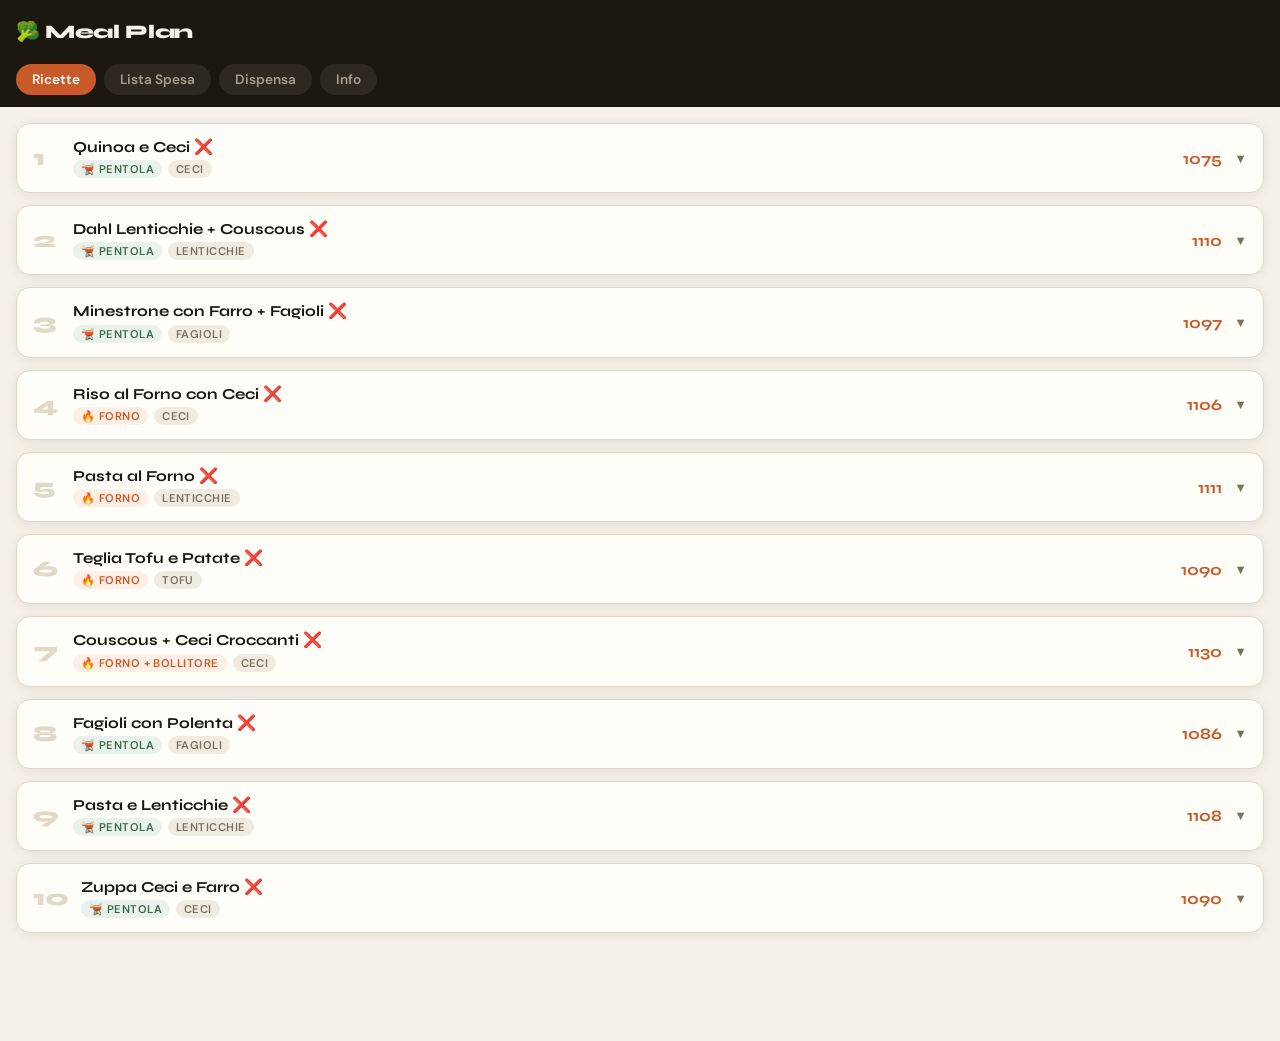
==== index.html @ 931a6ae1 "UI: Improve bulk toggle styling and update description" ====
<!DOCTYPE html>
<html lang="it">
<head>
<meta charset="UTF-8">
<meta name="viewport" content="width=device-width, initial-scale=1.0">
<title>Meal Plan</title>
<link rel="preconnect" href="https://fonts.googleapis.com">
<link href="https://fonts.googleapis.com/css2?family=Syne:wght@600;700;800&family=DM+Sans:wght@400;500;600&display=swap" rel="stylesheet">
<link rel="manifest" href="manifest.json">
<meta name="theme-color" content="#1a1610">
<meta name="apple-mobile-web-app-capable" content="yes">
<meta name="apple-mobile-web-app-status-bar-style" content="black-translucent">
<link rel="apple-touch-icon" href="icon-192.png">
<link rel="stylesheet" href="style.css">
</head>
<body>

<header>
  <h1>🥦 Meal Plan</h1>
</header>

<div class="tabs">
  <button class="tab active" onclick="showTab(event, 'ricette')">Ricette</button>
  <button class="tab" onclick="showTab(event, 'spesa')">Lista Spesa</button>
  <button class="tab" onclick="showTab(event, 'dispensa')">Dispensa</button>
  <button class="tab" onclick="showTab(event, 'info')">Info</button>
</div>

<!-- ==================== RICETTE ==================== -->
<div id="tab-ricette" class="section active">
  <div id="recipes-container"></div>

</div>

<!-- ==================== INFO & RECAP ==================== -->
<div id="tab-info" class="section">
  
  <div class="info-note">
    <strong>Meal Plan Vegan (2 porzioni)</strong><br>
    Media: ~1111 kcal | P: 47g | F: 29g | C: 172g per porzione
  </div>

  
  <div class="section-label" style="display: flex; justify-content: space-between; align-items: center;">
    <span>Modalità Bulk</span>
    <label class="switch">
      <input type="checkbox" id="bulk-toggle" onchange="toggleBulkMode(this.checked)">
      <span class="slider round"></span>
    </label>
  </div>
  <div class="info-note" id="bulk-desc" style="display:none; background:#e8f2eb; border-left:3px solid var(--accent2);">
    <strong>🔥 Bulk Attivo:</strong> +80g legumi / +180g tofu per ogni ricetta. Porzioni, lista spesa e macro aggiornati.
  </div>

  <div class="section-label">Valori Nutrizionali Medi (per porzione)</div>
  <table class="summary-table">
    <thead>
      <tr>
        <th>#</th>
        <th>kcal</th>
        <th>P</th>
        <th>F</th>
        <th>C</th>
      </tr>
    </thead>
    <tbody id="summary-tbody">
    </tbody>
  </table>

  <div class="section-label">Note Operative</div>
  <div class="info-note">
    <strong>Legenda:</strong> Quantità in grammi <strong>secchi/crudi</strong> (tranne patate e broccoli). Panna vegetale = latte di soia + olio mescolati.<br><br>
    <strong>Preparazione:</strong> Per 2 porzioni (pranzo + cena). Si conservano in frigo 3–4 giorni. Fagioli e ceci richiedono ammollo la notte prima. Polenta: usa quella istantanea.
  </div>

  <div class="section-label">Sincronizzazione (PC ↔ Telefono)</div>
  <div class="info-note" style="background:#f0f2f7;border-left:3px solid #2563a8">
    Usa questa sezione per trasferire i dati della tua dispensa tra dispositivi.
    <textarea id="sync-area" class="spesa-note-area" style="min-height:80px;font-size:0.7rem;margin-top:10px" placeholder="Codice di sincronizzazione..."></textarea>
    <div style="display:grid;grid-template-columns:1fr 1fr;gap:8px;margin-top:10px">
      <button class="recipe-btn" style="text-align:center" onclick="exportSyncData()">Copia Dati 📋</button>
      <button class="recipe-btn" style="text-align:center" onclick="importSyncData()">Importa Dati 📥</button>
    </div>
  </div>

</div>

<!-- ==================== SPESA ==================== -->
<div id="tab-spesa" class="section">

  <div id="spesa-empty" style="display:none" class="info-note">🎉 Dispensa completa, niente da comprare.</div>

  <!-- Contenitore dinamico per le categorie della spesa -->
  <div id="buy-dynamic-sections"></div>

  <!-- NOTE LIBERE -->
  <div class="shop-section-title" style="margin-top:20px">📝 Note</div>
  <textarea id="spesa-note" class="spesa-note-area" placeholder="Altre cose da comprare..." oninput="saveNotes(this.value)"></textarea>

  <!-- CONSIGLIATI -->
  <div id="suggested-section" style="display:none">
    <div class="shop-section-title" style="margin-top:20px;color:var(--warn);border-bottom-color:var(--warn)">⚠︎ Consigliati</div>
    <div class="info-note suggested-info" style="background:var(--warn-bg);color:#7a4010;margin-bottom:8px;font-size:0.78rem">Questi prodotti bastano ancora, ma finiscono dopo la prossima cottura. Conviene prenderli ora.</div>
    <table class="shop-table">
      <thead><tr><th>Prodotto</th><th style="text-align:right">Da comprare</th></tr></thead>
      <tbody id="buy-suggested"></tbody>
    </table>
  </div>

</div>

<!-- ==================== DISPENSA ==================== -->
<div id="tab-dispensa" class="section">

  <!-- DISPENSA ATTUALE -->
  <div class="dispensa-card">
    <div class="dispensa-card-header" onclick="toggleDispensaCard('dispensa-attuale')">
      <div>
        <div class="dispensa-card-title">📦 Dispensa attuale</div>
        <div class="dispensa-card-sub">Quanto hai in casa (in grammi / unità base)</div>
      </div>
      <div class="chevron" id="chev-dispensa-attuale">▼</div>
    </div>
    <div class="dispensa-body" id="body-dispensa-attuale">
      <!-- Contenitore dinamico per le categorie della dispensa -->
      <div id="disp-dynamic-sections"></div>
      
      <button class="reset-btn" onclick="resetAll()">Azzera dispensa</button>
    </div>
  </div>

  <div style="height:12px"></div>

  <!-- PRODOTTI CUSTOM -->
  <div class="dispensa-card">
    <div class="dispensa-card-header" onclick="toggleDispensaCard('custom')">
      <div>
        <div class="dispensa-card-title">➕ Prodotti extra</div>
        <div class="dispensa-card-sub">Aggiungi prodotti fuori dal meal plan</div>
      </div>
      <div class="chevron" id="chev-custom">▼</div>
    </div>
    <div class="dispensa-body" id="body-custom">
      <div class="custom-form">
        <div class="custom-field">
          <label class="custom-label">Nome prodotto</label>
          <input class="custom-input" id="cf-nome" type="text" placeholder="es. Yogurt di soia">
        </div>
        <div class="custom-field">
          <label class="custom-label">Categoria</label>
          <select class="custom-input" id="cf-category-select" onchange="handleCategorySelect(this.value)">
            <option value="🧊 Frigo / Freezer">🧊 Frigo / Freezer</option>
            <option value="🌾 Secchi">🌾 Secchi</option>
            <option value="🫙 Liquidi">🫙 Liquidi</option>
            <option value="➕ Extra">➕ Extra</option>
            <option value="NEW_CAT">➕ Nuova categoria...</option>
          </select>
          <input class="custom-input" id="cf-category-new" type="text" placeholder="es. Igiene" style="display:none; margin-top:5px">
        </div>
        <div class="custom-form-row">
          <div class="custom-field">
            <label class="custom-label">Unità</label>
            <select class="custom-input" id="cf-unit-select" onchange="handleUnitSelect(this.value)">
              <option value="g">g</option>
              <option value="kg">kg</option>
              <option value="ml">ml</option>
              <option value="L">L</option>
              <option value="pz">pz</option>
              <option value="bott">bott</option>
              <option value="confezioni">confezioni</option>
              <option value="vasetti">vasetti</option>
              <option value="buste">buste</option>
              <option value="CUSTOM">✍️ Altro...</option>
            </select>
            <input class="custom-input" id="cf-unit" type="text" placeholder="es. buste" style="display:none; margin-top:5px">
          </div>
          <div class="custom-field">
            <label class="custom-label">Dimensione confezione</label>
            <input class="custom-input" id="cf-size" type="number" min="1" placeholder="es. 500">
          </div>
        </div>
        <div class="custom-form-row">
          <div class="custom-field">
            <label class="custom-label">Scorta minima (Serve)</label>
            <input class="custom-input" id="cf-need" type="number" min="0" placeholder="es. 1000">
          </div>
          <div class="custom-field">
            <label class="custom-label">In casa (Ho)</label>
            <input class="custom-input" id="cf-have" type="number" min="0" placeholder="es. 200">
          </div>
        </div>
        <button class="confirm-btn" id="cf-confirm-btn" style="margin-top:10px" onclick="addCustomProduct()">+ Aggiungi prodotto</button>
        <button class="cancel-btn" id="cf-cancel-btn" style="margin-top:8px; display:none" onclick="cancelEditCustom()">Annulla modifica</button>
        <button class="reset-btn" id="cf-delete-btn" style="margin-top:20px; color:#d9534f; border-color:#d9534f; display:none" onclick="deleteCustomProductFromEdit()">Elimina prodotto</button>
      </div>
    </div>
  </div>

  <div style="height:12px"></div>
  <div class="dispensa-card">
    <div class="dispensa-card-header" onclick="toggleDispensaCard('spesa-fatta')">
      <div>
        <div class="dispensa-card-title">🛒 Spesa fatta</div>
        <div class="dispensa-card-sub">Aggiungi alla dispensa quello che hai comprato</div>
      </div>
      <div class="chevron" id="chev-spesa-fatta">▼</div>
    </div>
    <div class="dispensa-body" id="body-spesa-fatta">
      <div class="info-note" style="margin-bottom:12px">Valori pre-popolati dalla colonna "Compra". Modifica se hai comprato di più o di meno, poi conferma.</div>
      <div id="spesa-fatta-rows"></div>
      <button class="confirm-btn" onclick="confermaSpesa()">✓ Conferma spesa</button>
    </div>
  </div>

  <!-- HO CUCINATO -->
  <div class="dispensa-card" style="margin-top:12px">
    <div class="dispensa-card-header" onclick="toggleDispensaCard('cucinato')">
      <div>
        <div class="dispensa-card-title">🍳 Ho cucinato</div>
        <div class="dispensa-card-sub">Scala le ricette cucinate dalla dispensa</div>
      </div>
      <div class="chevron" id="chev-cucinato">▼</div>
    </div>
    <div class="dispensa-body" id="body-cucinato">

      <!-- ultima ricetta prima della spesa -->
      <div class="section-label" style="margin-top:0">Ultima ricetta cucinata prima dell'ultima spesa</div>
      <div id="ultima-spesa-display" class="ultima-display">
        <span id="ultima-spesa-text">Non impostata</span>
        <button class="ultima-change-btn" onclick="toggleUltimaEdit()">Cambia</button>
      </div>
      <div id="ultima-spesa-edit" style="display:none">
        <div class="recipe-btn-grid" id="ultima-spesa-grid"></div>
      </div>

      <!-- ricette da scalare -->
      <div class="section-label" style="margin-top:14px">Ricette cucinate da allora <span style="font-weight:400;text-transform:none;letter-spacing:0;color:var(--muted)">(seleziona tutte)</span></div>
      <div class="recipe-check-grid" id="recipe-check-grid"></div>

      <!-- preview e conferma -->
      <div id="cucinato-preview" style="display:none;margin-top:12px">
        <div class="preview-title">Ingredienti da scalare:</div>
        <div id="cucinato-preview-rows"></div>
      </div>
      <div style="display:flex; gap:8px; margin-top:14px;">
        <button class="confirm-btn" onclick="confermaCucinato()" style="margin-top:0; flex:2">✓ Scala dalla dispensa</button>
        <button class="cancel-btn" onclick="toggleModificaCucinato()" id="btn-modifica-cucinato" style="margin-top:0; flex:1">✏️ Modifica</button>
      </div>

    </div>
  </div>

</div>

<script src="script.js"></script>
</body>
</html>
---- style.css ----
:root {
    --bg: #f5f0e8;
    --card: #fffdf8;
    --border: #e0d8c8;
    --text: #1a1610;
    --muted: #7a7060;
    --accent: #c85a2a;
    --accent2: #3a6b4a;
    --forno: #c85a2a;
    --pentola: #3a6b4a;
    --pill-bg: #f0ebe0;
    --input-bg: #f8f4ec;
    --green: #2d6e3a;
    --warn: #c87820;
    --warn-bg: #fef3e6;
    --shadow: 0 2px 12px rgba(0,0,0,0.08);
  }

  @media (prefers-color-scheme: dark) {
    :root {
      --bg: #0f0d0a;
      --card: #1a1610;
      --border: #2d2820;
      --text: #f5f0e8;
      --muted: #a89e8e;
      --pill-bg: #2d2820;
      --input-bg: #14110d;
      --shadow: 0 4px 16px rgba(0,0,0,0.3);
    }
    header, .tabs { background: #000 !important; }
    .tab { background: #1a1610; color: #a89e8e; }
    .tab.active { background: var(--accent); color: #fff; }
    .variant-note { background: #1a241d; color: #a8d1b5; border-left-color: var(--accent2); }
    .warning-note { background: #241f15; color: #ead6a8; border-left-color: #d4a017; }
    .info-note { background: #1a1610; color: var(--muted); }
    /* Fix area sincronizzazione e note info */
    #tab-info .info-note[style*="background:#f0f2f7"] { background: #141a24 !important; border-left-color: #3a7bc8 !important; color: #a8c4e8 !important; }
    .summary-table th { background: #000 !important; color: var(--text); }
    .summary-table td { border-bottom-color: var(--border); }
    .summary-table tr:nth-child(even) td { background: #14110d; }
    .buy-row-suggested { background: #241f15 !important; }
    .suggested-info { background: #241f15 !important; color: #ead6a8 !important; }
    .spesa-row-input, .have-input, .custom-input, .spesa-note-area { background: #0a0907 !important; color: #fff !important; border-color: #3d362b; }
    .spesa-row-input:focus, .have-input:focus, .custom-input:focus, .spesa-note-area:focus { background: #1a1610 !important; border-color: var(--accent2) !important; color: #fff !important; }
    .spesa-step-btn, .recipe-btn { background: #1a1610; color: #f5f0e8; border-color: #3d362b; }
    .recipe-card { border-color: var(--border); }
    .recipe-header { background: var(--card); }
    .recipe-num { color: #3d362b; }
    .badge-forno { background: #3d1a0a !important; color: #ff8c5a !important; }
    .badge-pentola { background: #1a2e1f !important; color: #8bc39a !important; }
    .badge-proteina { background: #2d2820 !important; color: #a89e8e !important; }
    .prep-text { color: #d1c7b7 !important; }
    .variant-note { background: #1a241d !important; color: #a8d1b5 !important; }
    .warning-note { background: #241f15 !important; color: #ead6a8 !important; }
  }

  * { box-sizing: border-box; margin: 0; padding: 0; }

  body {
    font-family: 'DM Sans', sans-serif;
    background: var(--bg);
    color: var(--text);
    min-height: 100vh;
    padding-bottom: 80px;
  }

  /* HEADER */
  header {
    background: var(--text);
    color: #f5f0e8;
    padding: 12px 16px;
    position: sticky;
    top: 0;
    z-index: 110;
    height: 64px;
    display: flex;
    flex-direction: column;
    justify-content: center;
  }
  header h1 {
    font-family: 'Syne', sans-serif;
    font-size: 1.2rem;
    font-weight: 800;
    letter-spacing: -0.02em;
    line-height: 1.1;
  }
  header p {
    font-size: 0.7rem;
    color: #a89e8e;
    margin-top: 1px;
  }

  /* TABS */
  .tabs {
    display: flex;
    background: var(--text);
    padding: 0 16px 12px;
    gap: 8px;
    position: sticky;
    top: 64px;
    z-index: 105;
  }
  .tab {
    padding: 7px 16px;
    border-radius: 20px;
    font-size: 0.85rem;
    font-weight: 600;
    cursor: pointer;
    border: none;
    background: #2d2820;
    color: #a89e8e;
    transition: all 0.2s;
    font-family: 'DM Sans', sans-serif;
  }
  .tab.active {
    background: var(--accent);
    color: white;
  }

  /* SECTIONS */
  .section { display: none; padding: 16px; }
  .section.active { display: block; }

  /* RECIPE CARDS */
  .recipe-card {
    background: var(--card);
    border: 1px solid var(--border);
    border-radius: 14px;
    margin-bottom: 12px;
    overflow: hidden;
    box-shadow: var(--shadow);
  }

  .recipe-header {
    padding: 14px 16px;
    cursor: pointer;
    display: flex;
    align-items: center;
    gap: 12px;
    user-select: none;
  }

  .recipe-num {
    font-family: 'Syne', sans-serif;
    font-weight: 800;
    font-size: 1.4rem;
    color: var(--border);
    min-width: 28px;
    line-height: 1;
  }

  .recipe-title-block { flex: 1; }
  .recipe-title {
    font-family: 'Syne', sans-serif;
    font-weight: 700;
    font-size: 0.95rem;
    line-height: 1.2;
  }
  .recipe-meta {
    display: flex;
    align-items: center;
    gap: 6px;
    margin-top: 4px;
  }
  .badge {
    font-size: 0.7rem;
    font-weight: 600;
    padding: 2px 8px;
    border-radius: 10px;
    text-transform: uppercase;
    letter-spacing: 0.04em;
  }
  .badge-forno { background: #fdeee6; color: var(--forno); }
  .badge-pentola { background: #e8f2eb; color: var(--pentola); }
  .badge-proteina { background: var(--pill-bg); color: var(--muted); }

  .recipe-kcal {
    font-family: 'Syne', sans-serif;
    font-weight: 700;
    font-size: 1rem;
    color: var(--accent);
    white-space: nowrap;
  }

  .chevron {
    font-size: 0.8rem;
    color: var(--muted);
    transition: transform 0.2s;
  }
  .recipe-card.open .chevron { transform: rotate(180deg); }

  /* RECIPE BODY */
  .recipe-body {
    display: none;
    border-top: 1px solid var(--border);
    padding: 16px;
  }
  .recipe-card.open .recipe-body { display: block; }

  .section-label {
    font-size: 0.65rem;
    font-weight: 700;
    text-transform: uppercase;
    letter-spacing: 0.1em;
    color: var(--muted);
    margin-bottom: 8px;
    margin-top: 14px;
  }
  .section-label:first-child { margin-top: 0; }

  /* INGREDIENTS TABLE */
  .ing-table { width: 100%; border-collapse: collapse; }
  .ing-table td {
    padding: 5px 0;
    font-size: 0.875rem;
    border-bottom: 1px solid var(--border);
  }
  .ing-table tr:last-child td { border-bottom: none; }
  .ing-table td:first-child { color: var(--text); padding-right: 12px; }
  .ing-table td:last-child { font-weight: 600; text-align: right; color: var(--accent2); }

  /* PREP TEXT */
  .prep-text {
    font-size: 0.875rem;
    line-height: 1.6;
    color: #3a3228;
  }

  /* MACROS BAR */
  .macros-grid {
    display: grid;
    grid-template-columns: repeat(4, 1fr);
    gap: 8px;
    margin-top: 4px;
  }
  .macro-box {
    background: var(--pill-bg);
    border-radius: 10px;
    padding: 8px 6px;
    text-align: center;
  }
  .macro-val {
    font-family: 'Syne', sans-serif;
    font-weight: 700;
    font-size: 1rem;
    line-height: 1;
  }
  .macro-val.kcal { color: var(--accent); }
  .macro-val.prot { color: #2563a8; }
  .macro-val.fat { color: #7a5a1e; }
  .macro-val.carb { color: var(--accent2); }
  .macro-lbl {
    font-size: 0.65rem;
    color: var(--muted);
    margin-top: 3px;
    font-weight: 600;
    text-transform: uppercase;
    letter-spacing: 0.05em;
  }

  /* VARIANT NOTE */
  .variant-note {
    background: #f0f7f2;
    border-left: 3px solid var(--accent2);
    border-radius: 0 8px 8px 0;
    padding: 10px 12px;
    margin-top: 12px;
    font-size: 0.82rem;
    line-height: 1.5;
    color: #2a4a34;
  }
  .variant-note strong { font-weight: 700; }

  .warning-note {
    background: #fef8ec;
    border-left: 3px solid #d4a017;
    border-radius: 0 8px 8px 0;
    padding: 10px 12px;
    margin-top: 12px;
    font-size: 0.82rem;
    line-height: 1.5;
    color: #5a4010;
  }

  /* SUMMARY TABLE */
  .summary-table {
    width: 100%;
    border-collapse: collapse;
    font-size: 0.8rem;
    background: var(--card);
    border-radius: 12px;
    overflow: hidden;
    box-shadow: var(--shadow);
    margin-bottom: 16px;
  }
  .summary-table th {
    background: var(--text);
    color: #f5f0e8;
    padding: 10px 8px;
    text-align: center;
    font-family: 'Syne', sans-serif;
    font-weight: 700;
    font-size: 0.72rem;
    text-transform: uppercase;
    letter-spacing: 0.05em;
  }
  .summary-table th:first-child { text-align: left; padding-left: 12px; }
  .summary-table td {
    padding: 9px 8px;
    text-align: center;
    border-bottom: 1px solid var(--border);
  }
  .summary-table td:first-child { text-align: left; padding-left: 12px; font-weight: 600; font-size: 0.78rem; }
  .summary-table tr:last-child td { border-bottom: none; }
  .summary-table tr:nth-child(even) td { background: var(--pill-bg); }

  /* SHOPPING LIST */
  .shop-section-title {
    font-family: 'Syne', sans-serif;
    font-weight: 700;
    font-size: 0.8rem;
    text-transform: uppercase;
    letter-spacing: 0.08em;
    color: var(--muted);
    padding: 8px 0 6px;
    border-bottom: 2px solid var(--text);
    margin-bottom: 4px;
    margin-top: 16px;
  }
  .shop-section-title:first-child { margin-top: 0; }

  .shop-table { width: 100%; border-collapse: collapse; }
  .shop-table th {
    font-size: 0.68rem;
    font-weight: 700;
    text-transform: uppercase;
    letter-spacing: 0.06em;
    color: var(--muted);
    padding: 6px 4px;
    text-align: center;
    border-bottom: 1px solid var(--border);
  }
  .shop-table th:first-child { text-align: left; }
  .shop-table td {
    padding: 8px 4px;
    border-bottom: 1px solid var(--border);
    vertical-align: middle;
  }
  .shop-table tr:last-child td { border-bottom: none; }

  .prod-name {
    font-size: 0.875rem;
    font-weight: 600;
    line-height: 1.2;
  }
  .prod-unit {
    font-size: 0.72rem;
    color: var(--muted);
    margin-top: 1px;
  }
  .need-val {
    font-size: 0.82rem;
    font-weight: 600;
    text-align: center;
    color: var(--muted);
  }
  .have-input {
    width: 64px;
    padding: 6px 8px;
    border: 1.5px solid var(--border);
    border-radius: 8px;
    background: var(--input-bg);
    font-family: 'DM Sans', sans-serif;
    font-size: 0.875rem;
    font-weight: 600;
    text-align: center;
    color: var(--text);
    display: block;
    margin: 0 auto;
    -moz-appearance: textfield;
  }
  .have-input::-webkit-outer-spin-button,
  .have-input::-webkit-inner-spin-button { -webkit-appearance: none; }
  .have-input:focus {
    outline: none;
    border-color: var(--accent2);
    background: white;
  }
  .buy-val {
    font-family: 'Syne', sans-serif;
    font-size: 0.9rem;
    font-weight: 700;
    text-align: center;
    transition: color 0.2s;
  }
  .buy-val.zero { color: var(--border); }
  .buy-val.need { color: var(--accent); }

  .buy-unit-val {
    font-size: 0.72rem;
    color: var(--muted);
    text-align: center;
    margin-top: 1px;
  }

  /* RESET BTN */
  .reset-btn {
    display: block;
    width: 100%;
    margin-top: 20px;
    padding: 12px;
    background: var(--pill-bg);
    border: 1.5px solid var(--border);
    border-radius: 10px;
    font-family: 'DM Sans', sans-serif;
    font-size: 0.82rem;
    font-weight: 600;
    color: var(--muted);
    cursor: pointer;
    text-align: center;
  }
  .reset-btn:active { background: var(--border); }

  .info-note {
    font-size: 0.78rem;
    color: var(--muted);
    line-height: 1.5;
    background: var(--pill-bg);
    border-radius: 10px;
    padding: 12px 14px;
    margin-bottom: 16px;
  }
  .info-note strong { color: var(--text); }

  /* DISPENSA */
  .dispensa-card {
    background: var(--card);
    border: 1px solid var(--border);
    border-radius: 14px;
    overflow: hidden;
    box-shadow: var(--shadow);
  }
  .dispensa-card-header {
    padding: 16px;
    cursor: pointer;
    display: flex;
    align-items: center;
    justify-content: space-between;
    user-select: none;
  }
  .dispensa-card-title {
    font-family: 'Syne', sans-serif;
    font-weight: 700;
    font-size: 1rem;
  }
  .dispensa-card-sub {
    font-size: 0.78rem;
    color: var(--muted);
    margin-top: 2px;
  }
  .dispensa-body {
    display: none;
    border-top: 1px solid var(--border);
    padding: 16px;
  }
  .dispensa-body.open { display: block; }

  .spesa-row {
    display: flex;
    align-items: center;
    justify-content: space-between;
    padding: 8px 0;
    border-bottom: 1px solid var(--border);
    gap: 8px;
  }
  .spesa-row:last-of-type { border-bottom: none; }
  .spesa-row-name { font-size: 0.875rem; font-weight: 600; flex:1; }
  .spesa-row-input {
    width: 72px;
    padding: 6px 8px;
    border: 1.5px solid var(--border);
    border-radius: 8px;
    background: var(--input-bg);
    font-family: 'DM Sans', sans-serif;
    font-size: 0.875rem;
    font-weight: 600;
    text-align: center;
    color: var(--text);
    -moz-appearance: textfield;
  }
  .spesa-row-input::-webkit-outer-spin-button,
  .spesa-row-input::-webkit-inner-spin-button { -webkit-appearance: none; }
  .spesa-row-input:focus { outline: none; border-color: var(--accent2); background: white; }
  .spesa-row-unit { font-size: 0.75rem; color: var(--muted); min-width: 28px; }
  .spesa-stepper { display: flex; align-items: center; gap: 6px; }
  .spesa-step-btn {
    width: 32px; height: 32px;
    border-radius: 8px;
    border: 1.5px solid var(--border);
    background: var(--pill-bg);
    font-size: 1.1rem;
    font-weight: 700;
    color: var(--text);
    cursor: pointer;
    display: flex; align-items: center; justify-content: center;
    flex-shrink: 0;
    font-family: 'DM Sans', sans-serif;
    line-height: 1;
  }
  .spesa-step-btn:active { background: var(--border); }

  /* CUSTOM PRODUCTS FORM */
  .custom-form { display: flex; flex-direction: column; gap: 10px; }
  .custom-form-row { display: flex; gap: 8px; }
  .custom-field { display: flex; flex-direction: column; gap: 4px; flex: 1; }
  .custom-label { font-size: 0.68rem; font-weight: 700; text-transform: uppercase; letter-spacing: 0.06em; color: var(--muted); }
  .custom-input {
    flex: 1;
    padding: 8px 10px;
    border: 1.5px solid var(--border);
    border-radius: 8px;
    background: var(--input-bg);
    font-family: 'DM Sans', sans-serif;
    font-size: 0.875rem;
    color: var(--text);
    width: 100%;
    -moz-appearance: textfield;
  }
  .custom-input::-webkit-outer-spin-button,
  .custom-input::-webkit-inner-spin-button { -webkit-appearance: none; }
  .custom-input:focus { outline: none; border-color: var(--accent2); background: white; }
  .delete-btn {
    background: none;
    border: none;
    color: var(--muted);
    font-size: 1rem;
    cursor: pointer;
    padding: 4px 6px;
    border-radius: 6px;
  }
  .delete-btn:active { background: var(--border); }

  .confirm-btn {
    width: 100%;
    padding: 13px;
    background: var(--accent2);
    color: white;
    border: none;
    border-radius: 10px;
    font-family: 'Syne', sans-serif;
    font-weight: 700;
    font-size: 0.9rem;
    cursor: pointer;
    margin-top: 14px;
  }
  .confirm-btn:active { opacity: 0.85; }
  .cancel-btn {
    width: 100%;
    padding: 13px;
    background: var(--pill-bg);
    color: var(--muted);
    border: 1.5px solid var(--border);
    border-radius: 10px;
    font-family: 'DM Sans', sans-serif;
    font-weight: 600;
    font-size: 0.9rem;
    cursor: pointer;
    margin-top: 14px;
  }

  .recipe-btn-grid {
    display: grid;
    grid-template-columns: 1fr 1fr;
    gap: 8px;
    margin-bottom: 4px;
  }
  .recipe-btn {
    padding: 10px 8px;
    background: var(--pill-bg);
    border: 1.5px solid var(--border);
    border-radius: 10px;
    font-family: 'DM Sans', sans-serif;
    font-size: 0.78rem;
    font-weight: 600;
    cursor: pointer;
    text-align: left;
    color: var(--text);
    line-height: 1.3;
  }
  .recipe-btn:active { background: var(--border); }
  .recipe-btn .rnum {
    font-family: 'Syne', sans-serif;
    font-weight: 800;
    color: var(--accent);
    display: block;
    font-size: 0.9rem;
  }

  .preview-title {
    font-size: 0.72rem;
    font-weight: 700;
    text-transform: uppercase;
    letter-spacing: 0.08em;
    color: var(--muted);
    margin-bottom: 8px;
  }
  .preview-row {
    display: flex;
    justify-content: space-between;
    padding: 6px 0;
    border-bottom: 1px solid var(--border);
    font-size: 0.875rem;
  }
  .preview-row:last-child { border-bottom: none; }
  .preview-row-name { color: var(--text); }
  .preview-row-amt { font-weight: 700; color: var(--accent); }

  /* HO CUCINATO */
  .ultima-display {
    display: flex;
    align-items: center;
    justify-content: space-between;
    background: var(--pill-bg);
    border-radius: 10px;
    padding: 10px 14px;
    margin-bottom: 4px;
  }
  #ultima-spesa-text {
    font-weight: 600;
    font-size: 0.875rem;
  }
  .ultima-change-btn {
    background: none;
    border: 1.5px solid var(--border);
    border-radius: 8px;
    padding: 4px 10px;
    font-size: 0.75rem;
    font-weight: 600;
    color: var(--muted);
    cursor: pointer;
    font-family: 'DM Sans', sans-serif;
  }
  .ultima-change-btn:active { background: var(--border); }

  .spesa-note-area {
    width: 100%;
    min-height: 120px;
    padding: 12px;
    border: 1.5px solid var(--border);
    border-radius: 10px;
    background: var(--input-bg);
    font-family: 'DM Sans', sans-serif;
    font-size: 0.875rem;
    color: var(--text);
    resize: vertical;
    margin-top: 4px;
  }
  .spesa-note-area:focus { outline: none; border-color: var(--accent2); background: white; }

  .buy-row-name { font-size: 0.875rem; font-weight: 600; }
  .buy-row-sub { font-size: 0.72rem; color: var(--muted); margin-top: 1px; }
  .buy-row-amt {
    font-family: 'Syne', sans-serif;
    font-weight: 700;
    font-size: 1rem;
    text-align: right;
    white-space: nowrap;
  }
  .buy-row-amt.zero { color: var(--border); }
  .buy-row-amt.need { color: var(--accent); }
  .buy-row-amt.suggested { color: var(--warn); }
  .buy-row-suggested { background: var(--warn-bg); }
  .buy-row-suggested .buy-row-name { color: var(--warn); }
  .buy-row-suggested .buy-row-sub { color: #b06010; }

  /* MODALITÀ SUPERMERCATO */
  .shop-table tr.bought {
    opacity: 0.35;
    text-decoration: line-through;
    transition: opacity 0.2s;
  }

  /* BARRE DI SCORTA */
  .stock-bar-container {
    width: 100%;
    height: 4px;
    background: var(--pill-bg);
    border-radius: 2px;
    margin-top: 6px;
    overflow: hidden;
  }
  .stock-bar-fill {
    height: 100%;
    border-radius: 2px;
    transition: width 0.3s, background-color 0.3s;
  }
  .stock-low { background: #d9534f; }
  .stock-mid { background: #f0ad4e; }
  .stock-ok { background: var(--accent2); }

  .recipe-check-grid {
    display: grid;
    grid-template-columns: 1fr 1fr;
    gap: 8px;
  }
  .recipe-check-btn {
    padding: 10px 10px;
    background: var(--pill-bg);
    border: 1.5px solid var(--border);
    border-radius: 10px;
    font-family: 'DM Sans', sans-serif;
    font-size: 0.78rem;
    font-weight: 600;
    cursor: pointer;
    text-align: left;
    color: var(--text);
    line-height: 1.3;
    transition: all 0.15s;
    display: flex;
    align-items: flex-start;
    gap: 8px;
  }
  .recipe-check-btn.selected {
    background: #e8f2eb;
    border-color: var(--accent2);
    color: var(--accent2);
  }
  .recipe-check-btn .rnum {
    font-family: 'Syne', sans-serif;
    font-weight: 800;
    font-size: 0.9rem;
    min-width: 16px;
  }
  .recipe-check-btn.selected .rnum { color: var(--accent2); }
  .recipe-check-btn:not(.selected) .rnum { color: var(--accent); }
/* THEME TOGGLE SWITCH */
.switch {
  position: relative;
  display: inline-block;
  width: 46px;
  height: 24px;
}
.switch input { 
  opacity: 0;
  width: 0;
  height: 0;
}
.slider {
  position: absolute;
  cursor: pointer;
  top: 0;
  left: 0;
  right: 0;
  bottom: 0;
  background-color: #ccc;
  transition: .4s;
}
.slider:before {
  position: absolute;
  content: "";
  height: 18px;
  width: 18px;
  left: 3px;
  bottom: 3px;
  background-color: white;
  transition: .4s;
}
input:checked + .slider {
  background-color: var(--accent2);
}
input:checked + .slider:before {
  transform: translateX(22px);
}
.slider.round {
  border-radius: 24px;
}
.slider.round:before {
  border-radius: 50%;
}
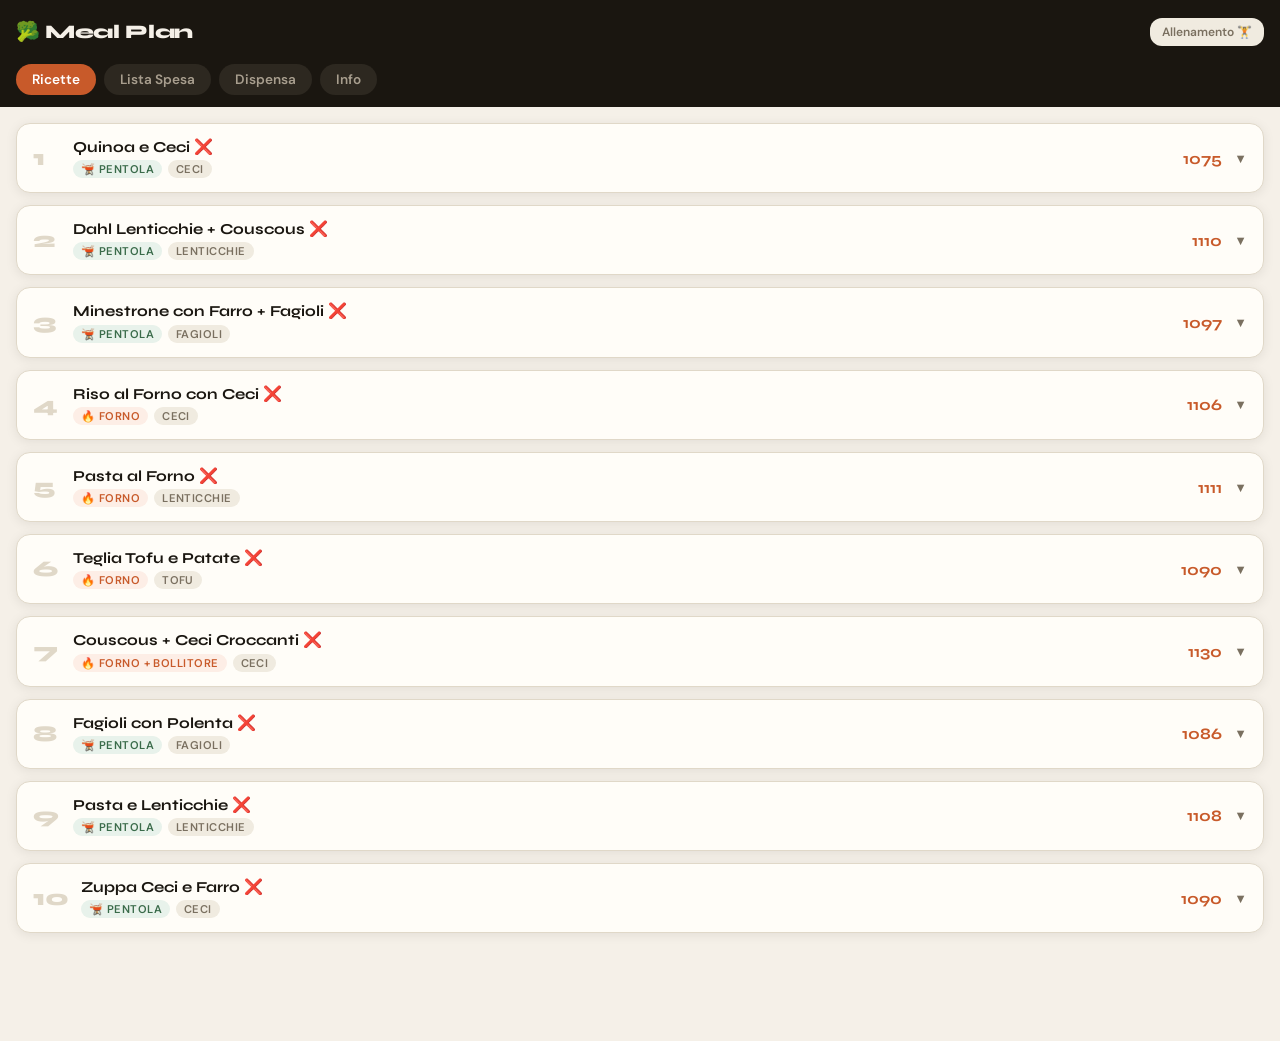
==== commit 6a60b074: "feat: aggiunta sezione workout standalone" ====
--- a/index.html
+++ b/index.html
@@ -15,8 +15,9 @@
 </head>
 <body>
 
-<header>
+<header style="position: relative;">
   <h1>🥦 Meal Plan</h1>
+  <a href="workout.html" style="font-size: 0.75rem; color: var(--muted); text-decoration: none; position: absolute; right: 16px; top: 50%; transform: translateY(-50%); background: var(--pill-bg); padding: 6px 12px; border-radius: 12px; font-weight: 600;">Allenamento 🏋️</a>
 </header>
 
 <div class="tabs">
@@ -35,7 +36,7 @@
 <!-- ==================== INFO & RECAP ==================== -->
 <div id="tab-info" class="section">
   
-  <div class="info-note">
+  <div class="info-note" id="meal-plan-averages">
     <strong>Meal Plan Vegan (2 porzioni)</strong><br>
     Media: ~1111 kcal | P: 47g | F: 29g | C: 172g per porzione
   </div>
@@ -48,7 +49,7 @@
       <span class="slider round"></span>
     </label>
   </div>
-  <div class="info-note" id="bulk-desc" style="display:none; background:#e8f2eb; border-left:3px solid var(--accent2);">
+  <div class="variant-note" id="bulk-desc" style="display:none; margin-bottom:16px;">
     <strong>🔥 Bulk Attivo:</strong> +80g legumi / +180g tofu per ogni ricetta. Porzioni, lista spesa e macro aggiornati.
   </div>
 
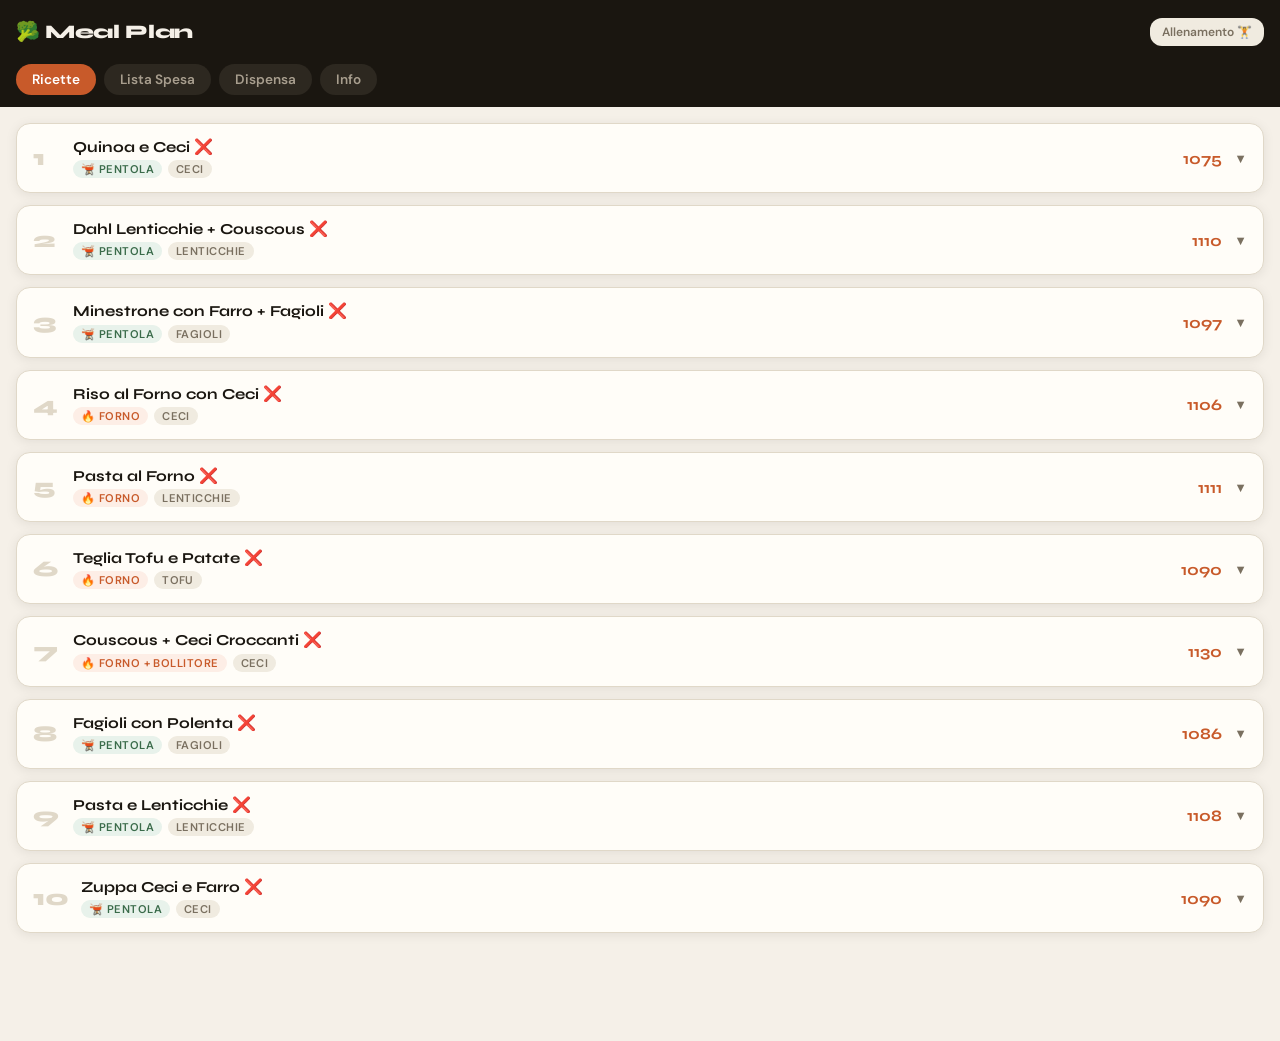
==== commit 4e99d185: "fix: sticky tabs in UI and compress telegram backups" ====
--- a/index.html
+++ b/index.html
@@ -12,6 +12,10 @@
 <meta name="apple-mobile-web-app-status-bar-style" content="black-translucent">
 <link rel="apple-touch-icon" href="icon-192.png">
 <link rel="stylesheet" href="style.css">
+<style>
+  /* Rimuove lo sticky per non sovrapporsi scrollando, come richiesto */
+  .tabs { position: static !important; }
+</style>
 </head>
 <body>
 
@@ -82,6 +86,7 @@
       <button class="recipe-btn" style="text-align:center" onclick="exportSyncData()">Copia Dati 📋</button>
       <button class="recipe-btn" style="text-align:center" onclick="importSyncData()">Importa Dati 📥</button>
     </div>
+    <button class="recipe-btn" style="width:100%;text-align:center; margin-top:8px; background:#0088cc; color:white; border:none;" onclick="backupToTelegram('mealplan')">Backup Telegram 🤖</button>
   </div>
 
 </div>
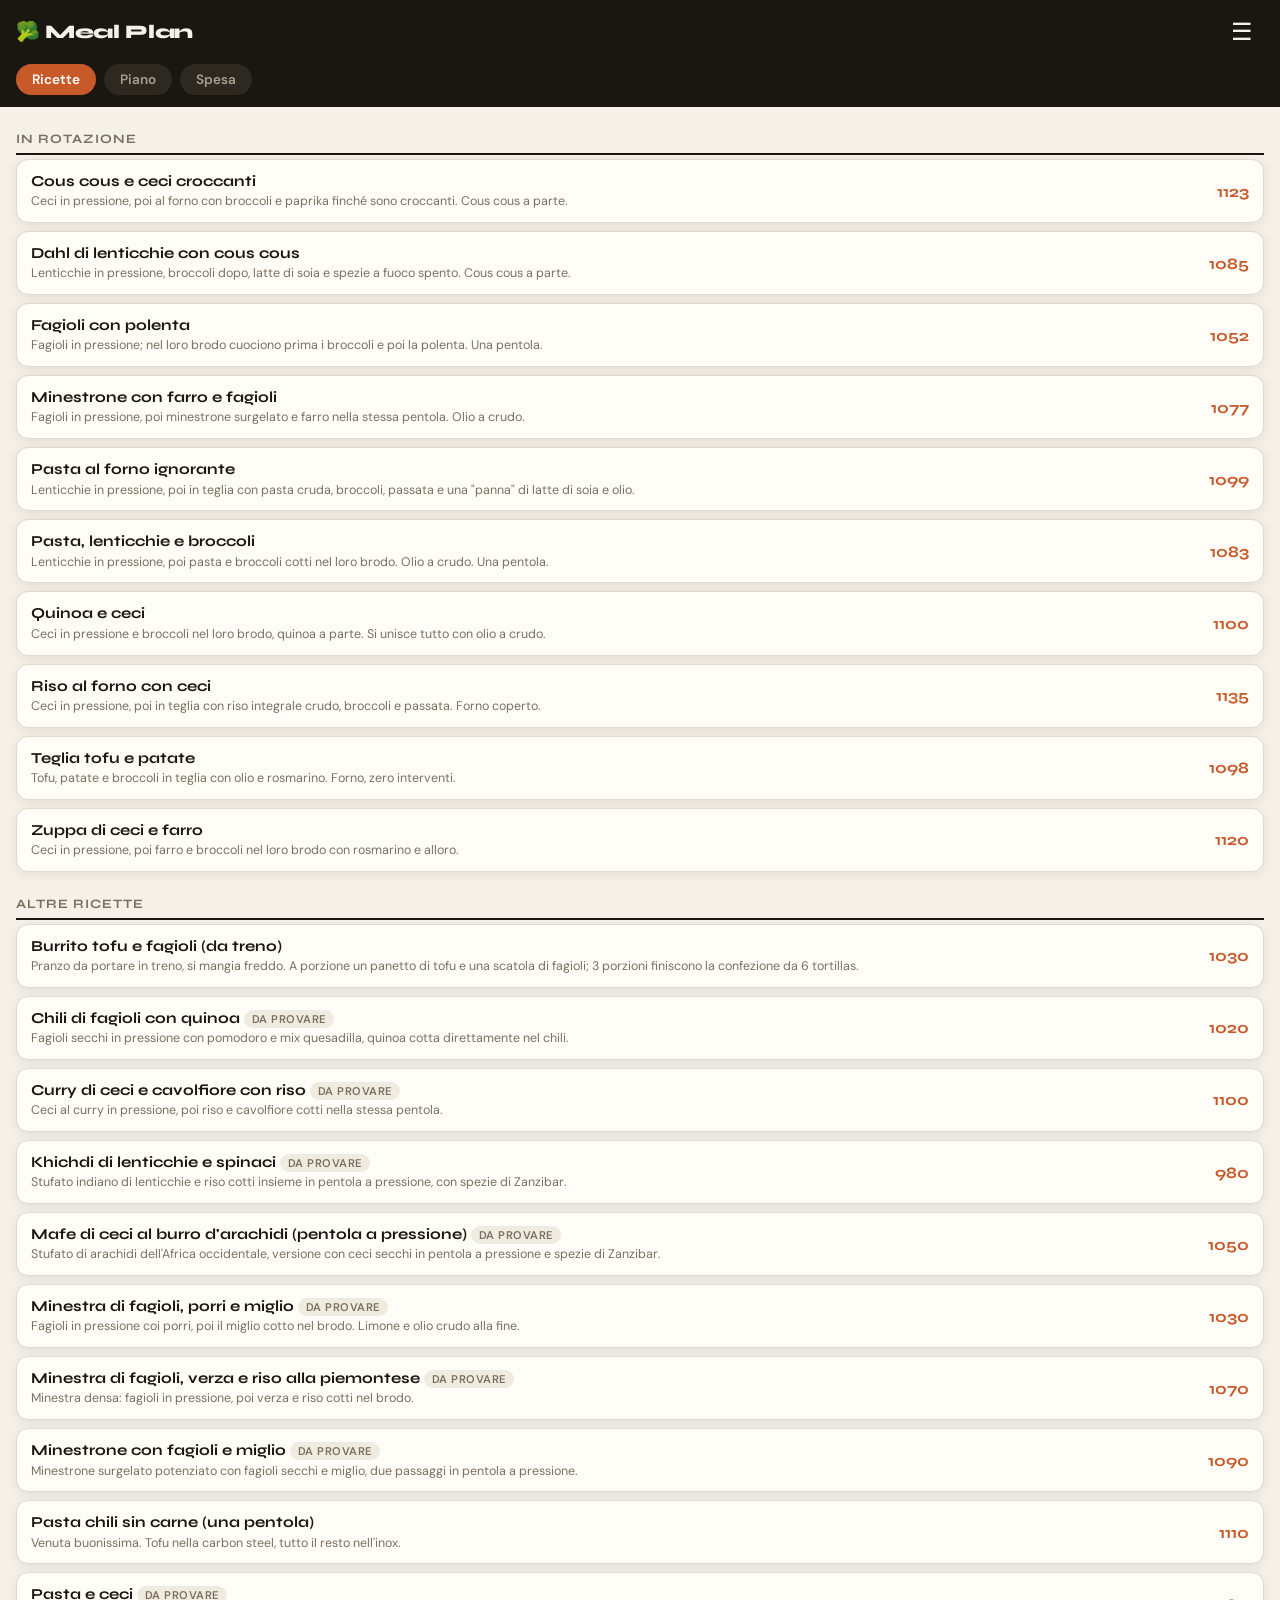
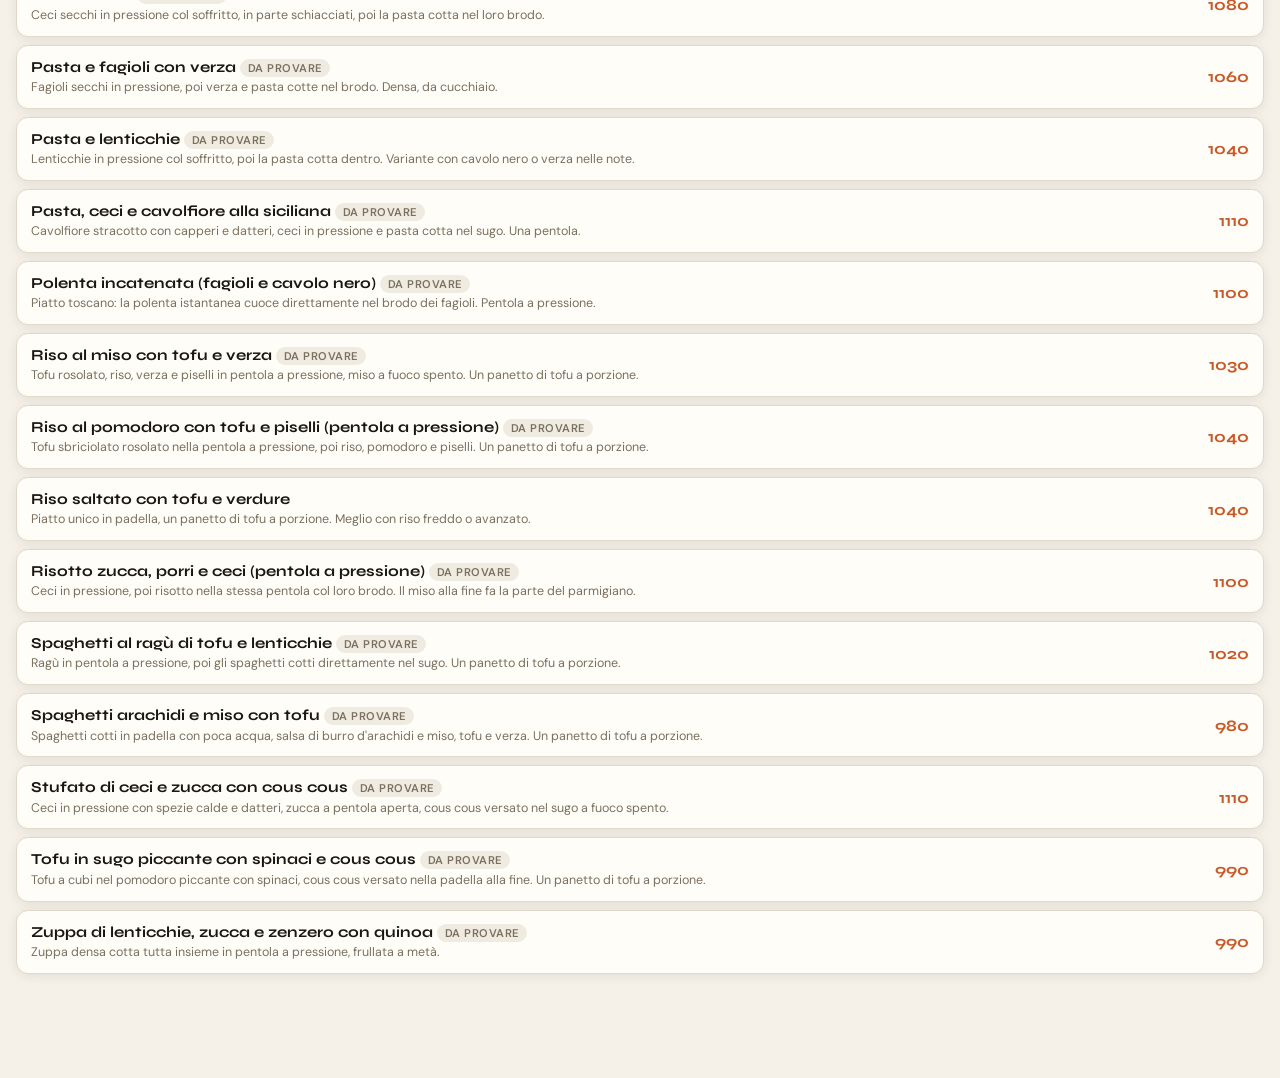
==== commit 7ab8b464: "rework del piano pasti: l'app legge ricette.json da notion schede ricette, piano e spesa; dispensa s" ====
--- a/index.html
+++ b/index.html
@@ -13,249 +13,45 @@
 <link rel="apple-touch-icon" href="icon-192.png">
 <link rel="stylesheet" href="style.css">
 <style>
-  /* Rimuove lo sticky per non sovrapporsi scrollando, come richiesto */
+  /* Schede non sticky, per non sovrapporsi scrollando */
   .tabs { position: static !important; }
 </style>
 </head>
 <body>
 
-<header style="position: relative;">
+<header class="header-riga">
   <h1>🥦 Meal Plan</h1>
-  <a href="workout.html" style="font-size: 0.75rem; color: var(--muted); text-decoration: none; position: absolute; right: 16px; top: 50%; transform: translateY(-50%); background: var(--pill-bg); padding: 6px 12px; border-radius: 12px; font-weight: 600;">Allenamento 🏋️</a>
+  <button class="menu-btn" onclick="apriOverlay('menu')" aria-label="Menu">☰</button>
 </header>
 
 <div class="tabs">
-  <button class="tab active" onclick="showTab(event, 'ricette')">Ricette</button>
-  <button class="tab" onclick="showTab(event, 'spesa')">Lista Spesa</button>
-  <button class="tab" onclick="showTab(event, 'dispensa')">Dispensa</button>
-  <button class="tab" onclick="showTab(event, 'info')">Info</button>
+  <button class="tab active" data-tab="ricette" onclick="mostraScheda('ricette')">Ricette</button>
+  <button class="tab" data-tab="piano" onclick="mostraScheda('piano')">Piano</button>
+  <button class="tab" data-tab="spesa" onclick="mostraScheda('spesa')">Spesa</button>
 </div>
 
-<!-- ==================== RICETTE ==================== -->
-<div id="tab-ricette" class="section active">
-  <div id="recipes-container"></div>
+<div id="avviso-catalogo" class="info-note avviso" hidden></div>
 
+<div id="tab-ricette" class="section active"></div>
+<div id="tab-piano" class="section"></div>
+<div id="tab-spesa" class="section"></div>
+
+<!-- Scheda ricetta, a tutto schermo -->
+<div id="scheda" class="overlay" hidden>
+  <div class="overlay-bar">
+    <button class="overlay-chiudi" onclick="chiudiOverlay()" aria-label="Indietro">←</button>
+    <div class="overlay-titolo" id="scheda-titolo"></div>
+  </div>
+  <div class="overlay-corpo" id="scheda-corpo"></div>
 </div>
 
-<!-- ==================== INFO & RECAP ==================== -->
-<div id="tab-info" class="section">
-  
-  <div class="info-note" id="meal-plan-averages">
-    <strong>Meal Plan Vegan (2 porzioni)</strong><br>
-    Media: ~1111 kcal | P: 47g | F: 29g | C: 172g per porzione
+<!-- Menu -->
+<div id="menu" class="overlay" hidden>
+  <div class="overlay-bar">
+    <button class="overlay-chiudi" onclick="chiudiOverlay()" aria-label="Indietro">←</button>
+    <div class="overlay-titolo">Menu</div>
   </div>
-
-  
-  <div class="section-label" style="display: flex; justify-content: space-between; align-items: center;">
-    <span>Modalità Bulk</span>
-    <label class="switch">
-      <input type="checkbox" id="bulk-toggle" onchange="toggleBulkMode(this.checked)">
-      <span class="slider round"></span>
-    </label>
-  </div>
-  <div class="variant-note" id="bulk-desc" style="display:none; margin-bottom:16px;">
-    <strong>🔥 Bulk Attivo:</strong> +80g legumi / +180g tofu per ogni ricetta. Porzioni, lista spesa e macro aggiornati.
-  </div>
-
-  <div class="section-label">Valori Nutrizionali Medi (per porzione)</div>
-  <table class="summary-table">
-    <thead>
-      <tr>
-        <th>#</th>
-        <th>kcal</th>
-        <th>P</th>
-        <th>F</th>
-        <th>C</th>
-      </tr>
-    </thead>
-    <tbody id="summary-tbody">
-    </tbody>
-  </table>
-
-  <div class="section-label">Note Operative</div>
-  <div class="info-note">
-    <strong>Legenda:</strong> Quantità in grammi <strong>secchi/crudi</strong> (tranne patate e broccoli). Panna vegetale = latte di soia + olio mescolati.<br><br>
-    <strong>Preparazione:</strong> Per 2 porzioni (pranzo + cena). Si conservano in frigo 3–4 giorni. Fagioli e ceci richiedono ammollo la notte prima. Polenta: usa quella istantanea.
-  </div>
-
-  <div class="section-label">Sincronizzazione (PC ↔ Telefono)</div>
-  <div class="info-note" style="background:#f0f2f7;border-left:3px solid #2563a8">
-    Usa questa sezione per trasferire i dati della tua dispensa tra dispositivi.
-    <textarea id="sync-area" class="spesa-note-area" style="min-height:80px;font-size:0.7rem;margin-top:10px" placeholder="Codice di sincronizzazione..."></textarea>
-    <div style="display:grid;grid-template-columns:1fr 1fr;gap:8px;margin-top:10px">
-      <button class="recipe-btn" style="text-align:center" onclick="exportSyncData()">Copia Dati 📋</button>
-      <button class="recipe-btn" style="text-align:center" onclick="importSyncData()">Importa Dati 📥</button>
-    </div>
-    <button class="recipe-btn" style="width:100%;text-align:center; margin-top:8px; background:#0088cc; color:white; border:none;" onclick="backupToTelegram('mealplan')">Backup Telegram 🤖</button>
-  </div>
-
-</div>
-
-<!-- ==================== SPESA ==================== -->
-<div id="tab-spesa" class="section">
-
-  <div id="spesa-empty" style="display:none" class="info-note">🎉 Dispensa completa, niente da comprare.</div>
-
-  <!-- Contenitore dinamico per le categorie della spesa -->
-  <div id="buy-dynamic-sections"></div>
-
-  <!-- NOTE LIBERE -->
-  <div class="shop-section-title" style="margin-top:20px">📝 Note</div>
-  <textarea id="spesa-note" class="spesa-note-area" placeholder="Altre cose da comprare..." oninput="saveNotes(this.value)"></textarea>
-
-  <!-- CONSIGLIATI -->
-  <div id="suggested-section" style="display:none">
-    <div class="shop-section-title" style="margin-top:20px;color:var(--warn);border-bottom-color:var(--warn)">⚠︎ Consigliati</div>
-    <div class="info-note suggested-info" style="background:var(--warn-bg);color:#7a4010;margin-bottom:8px;font-size:0.78rem">Questi prodotti bastano ancora, ma finiscono dopo la prossima cottura. Conviene prenderli ora.</div>
-    <table class="shop-table">
-      <thead><tr><th>Prodotto</th><th style="text-align:right">Da comprare</th></tr></thead>
-      <tbody id="buy-suggested"></tbody>
-    </table>
-  </div>
-
-</div>
-
-<!-- ==================== DISPENSA ==================== -->
-<div id="tab-dispensa" class="section">
-
-  <!-- DISPENSA ATTUALE -->
-  <div class="dispensa-card">
-    <div class="dispensa-card-header" onclick="toggleDispensaCard('dispensa-attuale')">
-      <div>
-        <div class="dispensa-card-title">📦 Dispensa attuale</div>
-        <div class="dispensa-card-sub">Quanto hai in casa (in grammi / unità base)</div>
-      </div>
-      <div class="chevron" id="chev-dispensa-attuale">▼</div>
-    </div>
-    <div class="dispensa-body" id="body-dispensa-attuale">
-      <!-- Contenitore dinamico per le categorie della dispensa -->
-      <div id="disp-dynamic-sections"></div>
-      
-      <button class="reset-btn" onclick="resetAll()">Azzera dispensa</button>
-    </div>
-  </div>
-
-  <div style="height:12px"></div>
-
-  <!-- PRODOTTI CUSTOM -->
-  <div class="dispensa-card">
-    <div class="dispensa-card-header" onclick="toggleDispensaCard('custom')">
-      <div>
-        <div class="dispensa-card-title">➕ Prodotti extra</div>
-        <div class="dispensa-card-sub">Aggiungi prodotti fuori dal meal plan</div>
-      </div>
-      <div class="chevron" id="chev-custom">▼</div>
-    </div>
-    <div class="dispensa-body" id="body-custom">
-      <div class="custom-form">
-        <div class="custom-field">
-          <label class="custom-label">Nome prodotto</label>
-          <input class="custom-input" id="cf-nome" type="text" placeholder="es. Yogurt di soia">
-        </div>
-        <div class="custom-field">
-          <label class="custom-label">Categoria</label>
-          <select class="custom-input" id="cf-category-select" onchange="handleCategorySelect(this.value)">
-            <option value="🧊 Frigo / Freezer">🧊 Frigo / Freezer</option>
-            <option value="🌾 Secchi">🌾 Secchi</option>
-            <option value="🫙 Liquidi">🫙 Liquidi</option>
-            <option value="➕ Extra">➕ Extra</option>
-            <option value="NEW_CAT">➕ Nuova categoria...</option>
-          </select>
-          <input class="custom-input" id="cf-category-new" type="text" placeholder="es. Igiene" style="display:none; margin-top:5px">
-        </div>
-        <div class="custom-form-row">
-          <div class="custom-field">
-            <label class="custom-label">Unità</label>
-            <select class="custom-input" id="cf-unit-select" onchange="handleUnitSelect(this.value)">
-              <option value="g">g</option>
-              <option value="kg">kg</option>
-              <option value="ml">ml</option>
-              <option value="L">L</option>
-              <option value="pz">pz</option>
-              <option value="bott">bott</option>
-              <option value="confezioni">confezioni</option>
-              <option value="vasetti">vasetti</option>
-              <option value="buste">buste</option>
-              <option value="CUSTOM">✍️ Altro...</option>
-            </select>
-            <input class="custom-input" id="cf-unit" type="text" placeholder="es. buste" style="display:none; margin-top:5px">
-          </div>
-          <div class="custom-field">
-            <label class="custom-label">Dimensione confezione</label>
-            <input class="custom-input" id="cf-size" type="number" min="1" placeholder="es. 500">
-          </div>
-        </div>
-        <div class="custom-form-row">
-          <div class="custom-field">
-            <label class="custom-label">Scorta minima (Serve)</label>
-            <input class="custom-input" id="cf-need" type="number" min="0" placeholder="es. 1000">
-          </div>
-          <div class="custom-field">
-            <label class="custom-label">In casa (Ho)</label>
-            <input class="custom-input" id="cf-have" type="number" min="0" placeholder="es. 200">
-          </div>
-        </div>
-        <button class="confirm-btn" id="cf-confirm-btn" style="margin-top:10px" onclick="addCustomProduct()">+ Aggiungi prodotto</button>
-        <button class="cancel-btn" id="cf-cancel-btn" style="margin-top:8px; display:none" onclick="cancelEditCustom()">Annulla modifica</button>
-        <button class="reset-btn" id="cf-delete-btn" style="margin-top:20px; color:#d9534f; border-color:#d9534f; display:none" onclick="deleteCustomProductFromEdit()">Elimina prodotto</button>
-      </div>
-    </div>
-  </div>
-
-  <div style="height:12px"></div>
-  <div class="dispensa-card">
-    <div class="dispensa-card-header" onclick="toggleDispensaCard('spesa-fatta')">
-      <div>
-        <div class="dispensa-card-title">🛒 Spesa fatta</div>
-        <div class="dispensa-card-sub">Aggiungi alla dispensa quello che hai comprato</div>
-      </div>
-      <div class="chevron" id="chev-spesa-fatta">▼</div>
-    </div>
-    <div class="dispensa-body" id="body-spesa-fatta">
-      <div class="info-note" style="margin-bottom:12px">Valori pre-popolati dalla colonna "Compra". Modifica se hai comprato di più o di meno, poi conferma.</div>
-      <div id="spesa-fatta-rows"></div>
-      <button class="confirm-btn" onclick="confermaSpesa()">✓ Conferma spesa</button>
-    </div>
-  </div>
-
-  <!-- HO CUCINATO -->
-  <div class="dispensa-card" style="margin-top:12px">
-    <div class="dispensa-card-header" onclick="toggleDispensaCard('cucinato')">
-      <div>
-        <div class="dispensa-card-title">🍳 Ho cucinato</div>
-        <div class="dispensa-card-sub">Scala le ricette cucinate dalla dispensa</div>
-      </div>
-      <div class="chevron" id="chev-cucinato">▼</div>
-    </div>
-    <div class="dispensa-body" id="body-cucinato">
-
-      <!-- ultima ricetta prima della spesa -->
-      <div class="section-label" style="margin-top:0">Ultima ricetta cucinata prima dell'ultima spesa</div>
-      <div id="ultima-spesa-display" class="ultima-display">
-        <span id="ultima-spesa-text">Non impostata</span>
-        <button class="ultima-change-btn" onclick="toggleUltimaEdit()">Cambia</button>
-      </div>
-      <div id="ultima-spesa-edit" style="display:none">
-        <div class="recipe-btn-grid" id="ultima-spesa-grid"></div>
-      </div>
-
-      <!-- ricette da scalare -->
-      <div class="section-label" style="margin-top:14px">Ricette cucinate da allora <span style="font-weight:400;text-transform:none;letter-spacing:0;color:var(--muted)">(seleziona tutte)</span></div>
-      <div class="recipe-check-grid" id="recipe-check-grid"></div>
-
-      <!-- preview e conferma -->
-      <div id="cucinato-preview" style="display:none;margin-top:12px">
-        <div class="preview-title">Ingredienti da scalare:</div>
-        <div id="cucinato-preview-rows"></div>
-      </div>
-      <div style="display:flex; gap:8px; margin-top:14px;">
-        <button class="confirm-btn" onclick="confermaCucinato()" style="margin-top:0; flex:2">✓ Scala dalla dispensa</button>
-        <button class="cancel-btn" onclick="toggleModificaCucinato()" id="btn-modifica-cucinato" style="margin-top:0; flex:1">✏️ Modifica</button>
-      </div>
-
-    </div>
-  </div>
-
+  <div class="overlay-corpo" id="menu-corpo"></div>
 </div>
 
 <script src="script.js"></script>
--- a/style.css
+++ b/style.css
@@ -30,28 +30,12 @@
     header, .tabs { background: #000 !important; }
     .tab { background: #1a1610; color: #a89e8e; }
     .tab.active { background: var(--accent); color: #fff; }
-    .variant-note { background: #1a241d; color: #a8d1b5; border-left-color: var(--accent2); }
-    .warning-note { background: #241f15; color: #ead6a8; border-left-color: #d4a017; }
     .info-note { background: #1a1610; color: var(--muted); }
-    /* Fix area sincronizzazione e note info */
-    #tab-info .info-note[style*="background:#f0f2f7"] { background: #141a24 !important; border-left-color: #3a7bc8 !important; color: #a8c4e8 !important; }
-    .summary-table th { background: #000 !important; color: var(--text); }
-    .summary-table td { border-bottom-color: var(--border); }
-    .summary-table tr:nth-child(even) td { background: #14110d; }
-    .buy-row-suggested { background: #241f15 !important; }
-    .suggested-info { background: #241f15 !important; color: #ead6a8 !important; }
-    .spesa-row-input, .have-input, .custom-input, .spesa-note-area { background: #0a0907 !important; color: #fff !important; border-color: #3d362b; }
-    .spesa-row-input:focus, .have-input:focus, .custom-input:focus, .spesa-note-area:focus { background: #1a1610 !important; border-color: var(--accent2) !important; color: #fff !important; }
-    .spesa-step-btn, .recipe-btn { background: #1a1610; color: #f5f0e8; border-color: #3d362b; }
-    .recipe-card { border-color: var(--border); }
-    .recipe-header { background: var(--card); }
-    .recipe-num { color: #3d362b; }
-    .badge-forno { background: #3d1a0a !important; color: #ff8c5a !important; }
-    .badge-pentola { background: #1a2e1f !important; color: #8bc39a !important; }
+    .custom-input, .spesa-note-area { background: #0a0907 !important; color: #fff !important; border-color: #3d362b; }
+    .custom-input:focus, .spesa-note-area:focus { background: #1a1610 !important; border-color: var(--accent2) !important; color: #fff !important; }
+    .spesa-step-btn { background: #1a1610; color: #f5f0e8; border-color: #3d362b; }
     .badge-proteina { background: #2d2820 !important; color: #a89e8e !important; }
     .prep-text { color: #d1c7b7 !important; }
-    .variant-note { background: #1a241d !important; color: #a8d1b5 !important; }
-    .warning-note { background: #241f15 !important; color: #ead6a8 !important; }
   }
 
   * { box-sizing: border-box; margin: 0; padding: 0; }
@@ -122,45 +106,12 @@
   .section.active { display: block; }
 
   /* RECIPE CARDS */
-  .recipe-card {
-    background: var(--card);
-    border: 1px solid var(--border);
-    border-radius: 14px;
-    margin-bottom: 12px;
-    overflow: hidden;
-    box-shadow: var(--shadow);
-  }
-
-  .recipe-header {
-    padding: 14px 16px;
-    cursor: pointer;
-    display: flex;
-    align-items: center;
-    gap: 12px;
-    user-select: none;
-  }
-
-  .recipe-num {
-    font-family: 'Syne', sans-serif;
-    font-weight: 800;
-    font-size: 1.4rem;
-    color: var(--border);
-    min-width: 28px;
-    line-height: 1;
-  }
-
-  .recipe-title-block { flex: 1; }
+
   .recipe-title {
     font-family: 'Syne', sans-serif;
     font-weight: 700;
     font-size: 0.95rem;
     line-height: 1.2;
-  }
-  .recipe-meta {
-    display: flex;
-    align-items: center;
-    gap: 6px;
-    margin-top: 4px;
   }
   .badge {
     font-size: 0.7rem;
@@ -170,8 +121,6 @@
     text-transform: uppercase;
     letter-spacing: 0.04em;
   }
-  .badge-forno { background: #fdeee6; color: var(--forno); }
-  .badge-pentola { background: #e8f2eb; color: var(--pentola); }
   .badge-proteina { background: var(--pill-bg); color: var(--muted); }
 
   .recipe-kcal {
@@ -182,20 +131,7 @@
     white-space: nowrap;
   }
 
-  .chevron {
-    font-size: 0.8rem;
-    color: var(--muted);
-    transition: transform 0.2s;
-  }
-  .recipe-card.open .chevron { transform: rotate(180deg); }
-
   /* RECIPE BODY */
-  .recipe-body {
-    display: none;
-    border-top: 1px solid var(--border);
-    padding: 16px;
-  }
-  .recipe-card.open .recipe-body { display: block; }
 
   .section-label {
     font-size: 0.65rem;
@@ -209,15 +145,6 @@
   .section-label:first-child { margin-top: 0; }
 
   /* INGREDIENTS TABLE */
-  .ing-table { width: 100%; border-collapse: collapse; }
-  .ing-table td {
-    padding: 5px 0;
-    font-size: 0.875rem;
-    border-bottom: 1px solid var(--border);
-  }
-  .ing-table tr:last-child td { border-bottom: none; }
-  .ing-table td:first-child { color: var(--text); padding-right: 12px; }
-  .ing-table td:last-child { font-weight: 600; text-align: right; color: var(--accent2); }
 
   /* PREP TEXT */
   .prep-text {
@@ -227,92 +154,10 @@
   }
 
   /* MACROS BAR */
-  .macros-grid {
-    display: grid;
-    grid-template-columns: repeat(4, 1fr);
-    gap: 8px;
-    margin-top: 4px;
-  }
-  .macro-box {
-    background: var(--pill-bg);
-    border-radius: 10px;
-    padding: 8px 6px;
-    text-align: center;
-  }
-  .macro-val {
-    font-family: 'Syne', sans-serif;
-    font-weight: 700;
-    font-size: 1rem;
-    line-height: 1;
-  }
-  .macro-val.kcal { color: var(--accent); }
-  .macro-val.prot { color: #2563a8; }
-  .macro-val.fat { color: #7a5a1e; }
-  .macro-val.carb { color: var(--accent2); }
-  .macro-lbl {
-    font-size: 0.65rem;
-    color: var(--muted);
-    margin-top: 3px;
-    font-weight: 600;
-    text-transform: uppercase;
-    letter-spacing: 0.05em;
-  }
 
   /* VARIANT NOTE */
-  .variant-note {
-    background: #f0f7f2;
-    border-left: 3px solid var(--accent2);
-    border-radius: 0 8px 8px 0;
-    padding: 10px 12px;
-    margin-top: 12px;
-    font-size: 0.82rem;
-    line-height: 1.5;
-    color: #2a4a34;
-  }
-  .variant-note strong { font-weight: 700; }
-
-  .warning-note {
-    background: #fef8ec;
-    border-left: 3px solid #d4a017;
-    border-radius: 0 8px 8px 0;
-    padding: 10px 12px;
-    margin-top: 12px;
-    font-size: 0.82rem;
-    line-height: 1.5;
-    color: #5a4010;
-  }
 
   /* SUMMARY TABLE */
-  .summary-table {
-    width: 100%;
-    border-collapse: collapse;
-    font-size: 0.8rem;
-    background: var(--card);
-    border-radius: 12px;
-    overflow: hidden;
-    box-shadow: var(--shadow);
-    margin-bottom: 16px;
-  }
-  .summary-table th {
-    background: var(--text);
-    color: #f5f0e8;
-    padding: 10px 8px;
-    text-align: center;
-    font-family: 'Syne', sans-serif;
-    font-weight: 700;
-    font-size: 0.72rem;
-    text-transform: uppercase;
-    letter-spacing: 0.05em;
-  }
-  .summary-table th:first-child { text-align: left; padding-left: 12px; }
-  .summary-table td {
-    padding: 9px 8px;
-    text-align: center;
-    border-bottom: 1px solid var(--border);
-  }
-  .summary-table td:first-child { text-align: left; padding-left: 12px; font-weight: 600; font-size: 0.78rem; }
-  .summary-table tr:last-child td { border-bottom: none; }
-  .summary-table tr:nth-child(even) td { background: var(--pill-bg); }
 
   /* SHOPPING LIST */
   .shop-section-title {
@@ -328,80 +173,6 @@
     margin-top: 16px;
   }
   .shop-section-title:first-child { margin-top: 0; }
-
-  .shop-table { width: 100%; border-collapse: collapse; }
-  .shop-table th {
-    font-size: 0.68rem;
-    font-weight: 700;
-    text-transform: uppercase;
-    letter-spacing: 0.06em;
-    color: var(--muted);
-    padding: 6px 4px;
-    text-align: center;
-    border-bottom: 1px solid var(--border);
-  }
-  .shop-table th:first-child { text-align: left; }
-  .shop-table td {
-    padding: 8px 4px;
-    border-bottom: 1px solid var(--border);
-    vertical-align: middle;
-  }
-  .shop-table tr:last-child td { border-bottom: none; }
-
-  .prod-name {
-    font-size: 0.875rem;
-    font-weight: 600;
-    line-height: 1.2;
-  }
-  .prod-unit {
-    font-size: 0.72rem;
-    color: var(--muted);
-    margin-top: 1px;
-  }
-  .need-val {
-    font-size: 0.82rem;
-    font-weight: 600;
-    text-align: center;
-    color: var(--muted);
-  }
-  .have-input {
-    width: 64px;
-    padding: 6px 8px;
-    border: 1.5px solid var(--border);
-    border-radius: 8px;
-    background: var(--input-bg);
-    font-family: 'DM Sans', sans-serif;
-    font-size: 0.875rem;
-    font-weight: 600;
-    text-align: center;
-    color: var(--text);
-    display: block;
-    margin: 0 auto;
-    -moz-appearance: textfield;
-  }
-  .have-input::-webkit-outer-spin-button,
-  .have-input::-webkit-inner-spin-button { -webkit-appearance: none; }
-  .have-input:focus {
-    outline: none;
-    border-color: var(--accent2);
-    background: white;
-  }
-  .buy-val {
-    font-family: 'Syne', sans-serif;
-    font-size: 0.9rem;
-    font-weight: 700;
-    text-align: center;
-    transition: color 0.2s;
-  }
-  .buy-val.zero { color: var(--border); }
-  .buy-val.need { color: var(--accent); }
-
-  .buy-unit-val {
-    font-size: 0.72rem;
-    color: var(--muted);
-    text-align: center;
-    margin-top: 1px;
-  }
 
   /* RESET BTN */
   .reset-btn {
@@ -433,66 +204,7 @@
   .info-note strong { color: var(--text); }
 
   /* DISPENSA */
-  .dispensa-card {
-    background: var(--card);
-    border: 1px solid var(--border);
-    border-radius: 14px;
-    overflow: hidden;
-    box-shadow: var(--shadow);
-  }
-  .dispensa-card-header {
-    padding: 16px;
-    cursor: pointer;
-    display: flex;
-    align-items: center;
-    justify-content: space-between;
-    user-select: none;
-  }
-  .dispensa-card-title {
-    font-family: 'Syne', sans-serif;
-    font-weight: 700;
-    font-size: 1rem;
-  }
-  .dispensa-card-sub {
-    font-size: 0.78rem;
-    color: var(--muted);
-    margin-top: 2px;
-  }
-  .dispensa-body {
-    display: none;
-    border-top: 1px solid var(--border);
-    padding: 16px;
-  }
-  .dispensa-body.open { display: block; }
-
-  .spesa-row {
-    display: flex;
-    align-items: center;
-    justify-content: space-between;
-    padding: 8px 0;
-    border-bottom: 1px solid var(--border);
-    gap: 8px;
-  }
-  .spesa-row:last-of-type { border-bottom: none; }
-  .spesa-row-name { font-size: 0.875rem; font-weight: 600; flex:1; }
-  .spesa-row-input {
-    width: 72px;
-    padding: 6px 8px;
-    border: 1.5px solid var(--border);
-    border-radius: 8px;
-    background: var(--input-bg);
-    font-family: 'DM Sans', sans-serif;
-    font-size: 0.875rem;
-    font-weight: 600;
-    text-align: center;
-    color: var(--text);
-    -moz-appearance: textfield;
-  }
-  .spesa-row-input::-webkit-outer-spin-button,
-  .spesa-row-input::-webkit-inner-spin-button { -webkit-appearance: none; }
-  .spesa-row-input:focus { outline: none; border-color: var(--accent2); background: white; }
-  .spesa-row-unit { font-size: 0.75rem; color: var(--muted); min-width: 28px; }
-  .spesa-stepper { display: flex; align-items: center; gap: 6px; }
+
   .spesa-step-btn {
     width: 32px; height: 32px;
     border-radius: 8px;
@@ -568,79 +280,7 @@
     margin-top: 14px;
   }
 
-  .recipe-btn-grid {
-    display: grid;
-    grid-template-columns: 1fr 1fr;
-    gap: 8px;
-    margin-bottom: 4px;
-  }
-  .recipe-btn {
-    padding: 10px 8px;
-    background: var(--pill-bg);
-    border: 1.5px solid var(--border);
-    border-radius: 10px;
-    font-family: 'DM Sans', sans-serif;
-    font-size: 0.78rem;
-    font-weight: 600;
-    cursor: pointer;
-    text-align: left;
-    color: var(--text);
-    line-height: 1.3;
-  }
-  .recipe-btn:active { background: var(--border); }
-  .recipe-btn .rnum {
-    font-family: 'Syne', sans-serif;
-    font-weight: 800;
-    color: var(--accent);
-    display: block;
-    font-size: 0.9rem;
-  }
-
-  .preview-title {
-    font-size: 0.72rem;
-    font-weight: 700;
-    text-transform: uppercase;
-    letter-spacing: 0.08em;
-    color: var(--muted);
-    margin-bottom: 8px;
-  }
-  .preview-row {
-    display: flex;
-    justify-content: space-between;
-    padding: 6px 0;
-    border-bottom: 1px solid var(--border);
-    font-size: 0.875rem;
-  }
-  .preview-row:last-child { border-bottom: none; }
-  .preview-row-name { color: var(--text); }
-  .preview-row-amt { font-weight: 700; color: var(--accent); }
-
   /* HO CUCINATO */
-  .ultima-display {
-    display: flex;
-    align-items: center;
-    justify-content: space-between;
-    background: var(--pill-bg);
-    border-radius: 10px;
-    padding: 10px 14px;
-    margin-bottom: 4px;
-  }
-  #ultima-spesa-text {
-    font-weight: 600;
-    font-size: 0.875rem;
-  }
-  .ultima-change-btn {
-    background: none;
-    border: 1.5px solid var(--border);
-    border-radius: 8px;
-    padding: 4px 10px;
-    font-size: 0.75rem;
-    font-weight: 600;
-    color: var(--muted);
-    cursor: pointer;
-    font-family: 'DM Sans', sans-serif;
-  }
-  .ultima-change-btn:active { background: var(--border); }
 
   .spesa-note-area {
     width: 100%;
@@ -657,123 +297,113 @@
   }
   .spesa-note-area:focus { outline: none; border-color: var(--accent2); background: white; }
 
-  .buy-row-name { font-size: 0.875rem; font-weight: 600; }
-  .buy-row-sub { font-size: 0.72rem; color: var(--muted); margin-top: 1px; }
-  .buy-row-amt {
-    font-family: 'Syne', sans-serif;
-    font-weight: 700;
-    font-size: 1rem;
-    text-align: right;
-    white-space: nowrap;
-  }
-  .buy-row-amt.zero { color: var(--border); }
-  .buy-row-amt.need { color: var(--accent); }
-  .buy-row-amt.suggested { color: var(--warn); }
-  .buy-row-suggested { background: var(--warn-bg); }
-  .buy-row-suggested .buy-row-name { color: var(--warn); }
-  .buy-row-suggested .buy-row-sub { color: #b06010; }
-
   /* MODALITÀ SUPERMERCATO */
-  .shop-table tr.bought {
-    opacity: 0.35;
-    text-decoration: line-through;
-    transition: opacity 0.2s;
-  }
 
   /* BARRE DI SCORTA */
-  .stock-bar-container {
-    width: 100%;
-    height: 4px;
-    background: var(--pill-bg);
-    border-radius: 2px;
-    margin-top: 6px;
-    overflow: hidden;
-  }
-  .stock-bar-fill {
-    height: 100%;
-    border-radius: 2px;
-    transition: width 0.3s, background-color 0.3s;
-  }
-  .stock-low { background: #d9534f; }
-  .stock-mid { background: #f0ad4e; }
-  .stock-ok { background: var(--accent2); }
-
-  .recipe-check-grid {
-    display: grid;
-    grid-template-columns: 1fr 1fr;
-    gap: 8px;
-  }
-  .recipe-check-btn {
-    padding: 10px 10px;
-    background: var(--pill-bg);
-    border: 1.5px solid var(--border);
-    border-radius: 10px;
-    font-family: 'DM Sans', sans-serif;
-    font-size: 0.78rem;
-    font-weight: 600;
-    cursor: pointer;
-    text-align: left;
-    color: var(--text);
-    line-height: 1.3;
-    transition: all 0.15s;
-    display: flex;
-    align-items: flex-start;
-    gap: 8px;
-  }
-  .recipe-check-btn.selected {
-    background: #e8f2eb;
-    border-color: var(--accent2);
-    color: var(--accent2);
-  }
-  .recipe-check-btn .rnum {
-    font-family: 'Syne', sans-serif;
-    font-weight: 800;
-    font-size: 0.9rem;
-    min-width: 16px;
-  }
-  .recipe-check-btn.selected .rnum { color: var(--accent2); }
-  .recipe-check-btn:not(.selected) .rnum { color: var(--accent); }
+
 /* THEME TOGGLE SWITCH */
-.switch {
-  position: relative;
-  display: inline-block;
-  width: 46px;
-  height: 24px;
-}
-.switch input { 
-  opacity: 0;
-  width: 0;
-  height: 0;
-}
-.slider {
-  position: absolute;
-  cursor: pointer;
-  top: 0;
-  left: 0;
-  right: 0;
-  bottom: 0;
-  background-color: #ccc;
-  transition: .4s;
-}
-.slider:before {
-  position: absolute;
-  content: "";
-  height: 18px;
-  width: 18px;
-  left: 3px;
-  bottom: 3px;
-  background-color: white;
-  transition: .4s;
-}
-input:checked + .slider {
-  background-color: var(--accent2);
-}
-input:checked + .slider:before {
-  transform: translateX(22px);
-}
-.slider.round {
-  border-radius: 24px;
-}
-.slider.round:before {
-  border-radius: 50%;
-}
+
+/* ==================== PIANO PASTI ==================== */
+header.header-riga { flex-direction: row; align-items: center; justify-content: space-between; }
+.menu-btn {
+  background: none; border: none; color: #f5f0e8; font-size: 1.5rem;
+  width: 44px; height: 44px; cursor: pointer; border-radius: 10px;
+}
+.avviso { margin: 16px; }
+
+.riga-ricetta {
+  display: flex; align-items: center; gap: 12px; width: 100%; text-align: left;
+  background: var(--card); color: var(--text); border: 1px solid var(--border);
+  border-radius: 12px; padding: 12px 14px; margin-bottom: 8px; cursor: pointer;
+  font-family: 'DM Sans', sans-serif; box-shadow: var(--shadow);
+}
+.riga-ricetta-testo { flex: 1; min-width: 0; }
+.riga-ricetta-desc {
+  display: -webkit-box; -webkit-line-clamp: 2; -webkit-box-orient: vertical; overflow: hidden;
+  font-size: 0.78rem; color: var(--muted); margin-top: 3px; line-height: 1.35;
+}
+
+/* Overlay a tutto schermo: scheda ricetta e menu */
+body.con-overlay { overflow: hidden; }
+.overlay {
+  position: fixed; inset: 0; z-index: 200; background: var(--bg);
+  overflow-y: auto; -webkit-overflow-scrolling: touch;
+}
+.overlay[hidden] { display: none; }
+.overlay-bar {
+  position: sticky; top: 0; z-index: 1; display: flex; align-items: center; gap: 8px;
+  background: var(--text); color: #f5f0e8; padding: 10px 12px; min-height: 56px;
+}
+.overlay-chiudi {
+  background: none; border: none; color: #f5f0e8; font-size: 1.4rem;
+  width: 44px; height: 44px; cursor: pointer; flex-shrink: 0;
+}
+.overlay-titolo { font-family: 'Syne', sans-serif; font-weight: 700; font-size: 1rem; line-height: 1.2; }
+.overlay-corpo { padding: 16px 16px 40px; }
+
+.scheda-meta { font-size: 0.8rem; color: var(--muted); margin-bottom: 8px; }
+.porzioni-riga {
+  display: flex; align-items: center; justify-content: space-between;
+  margin: 14px 0 4px; font-weight: 600;
+}
+.stepper { display: flex; align-items: center; gap: 8px; }
+.stepper-val { min-width: 48px; text-align: center; font-weight: 700; font-family: 'Syne', sans-serif; }
+
+.lista-spunte { list-style: none; }
+.spuntabile {
+  display: flex; gap: 10px; align-items: flex-start; padding: 9px 0;
+  border-bottom: 1px solid var(--border); cursor: pointer; font-size: 0.9rem; line-height: 1.45;
+}
+.spunta-box {
+  flex-shrink: 0; width: 24px; height: 24px; border-radius: 6px; border: 2px solid var(--border);
+  display: flex; align-items: center; justify-content: center;
+  font-size: 0.75rem; font-weight: 700; color: var(--muted);
+}
+.spuntabile.fatto .spunta-box { background: var(--accent2); border-color: var(--accent2); color: #fff; }
+.spuntabile.fatto .spunta-testo { opacity: 0.45; }
+.spunta-testo { flex: 1; min-width: 0; }
+.ing-riga { display: flex; justify-content: space-between; gap: 10px; }
+.ing-qta { font-weight: 600; color: var(--accent2); white-space: nowrap; }
+.ing-nota { display: block; font-size: 0.75rem; color: var(--muted); }
+.ing-facolt { font-size: 0.68rem; color: var(--muted); text-transform: uppercase; letter-spacing: 0.04em; }
+.ing-avviso { color: var(--warn); }
+.sotto-punti { margin: 4px 0 0 18px; font-size: 0.85rem; }
+.note-ricetta { margin-left: 18px; font-size: 0.85rem; line-height: 1.5; color: var(--muted); }
+.note-ricetta > li { margin-bottom: 4px; }
+
+.piano-giorni { font-family: 'Syne', sans-serif; font-weight: 800; font-size: 1.4rem; margin-bottom: 10px; }
+.riga-piano {
+  display: flex; align-items: center; gap: 10px; background: var(--card);
+  border: 1px solid var(--border); border-radius: 12px; padding: 10px 12px; margin-bottom: 8px;
+}
+.riga-piano.saltato { opacity: 0.5; }
+.riga-piano-testo { flex: 1; min-width: 0; cursor: pointer; }
+.riga-piano-kcal { font-size: 0.78rem; color: var(--muted); margin-top: 2px; }
+.aggiungi-riga { display: flex; gap: 8px; align-items: center; margin-top: 8px; }
+.aggiungi-riga select { flex: 1; }
+
+.ing-qta.manca { color: var(--warn); }
+.titolo-dispensa { margin-top: 28px; }
+.dispensa-reparto {
+  font-size: 0.65rem; font-weight: 700; text-transform: uppercase; letter-spacing: 0.1em;
+  color: var(--muted); margin: 14px 0 4px;
+}
+.riga-dispensa {
+  display: flex; align-items: center; gap: 10px; padding: 7px 0; border-bottom: 1px solid var(--border);
+  font-size: 0.9rem;
+}
+.riga-dispensa-nome { flex: 1; min-width: 0; }
+.riga-dispensa .stepper-val { display: none; }
+.interruttore {
+  min-width: 72px; padding: 6px 10px; border-radius: 16px; border: 1.5px solid var(--accent2);
+  background: transparent; color: var(--accent2); font-weight: 600; cursor: pointer;
+  font-family: 'DM Sans', sans-serif;
+}
+.interruttore.manca { border-color: var(--warn); background: var(--warn-bg); color: var(--warn); }
+
+.titolo-menu { margin-top: 24px; }
+.link-btn { display: block; text-align: center; text-decoration: none; margin-top: 0; }
+.due-pulsanti { display: grid; grid-template-columns: 1fr 1fr; gap: 8px; }
+.due-pulsanti .cancel-btn { margin-top: 8px; }
+.telegram-btn { background: #0088cc; margin-top: 8px; }
+#form-extra { margin-top: 12px; }
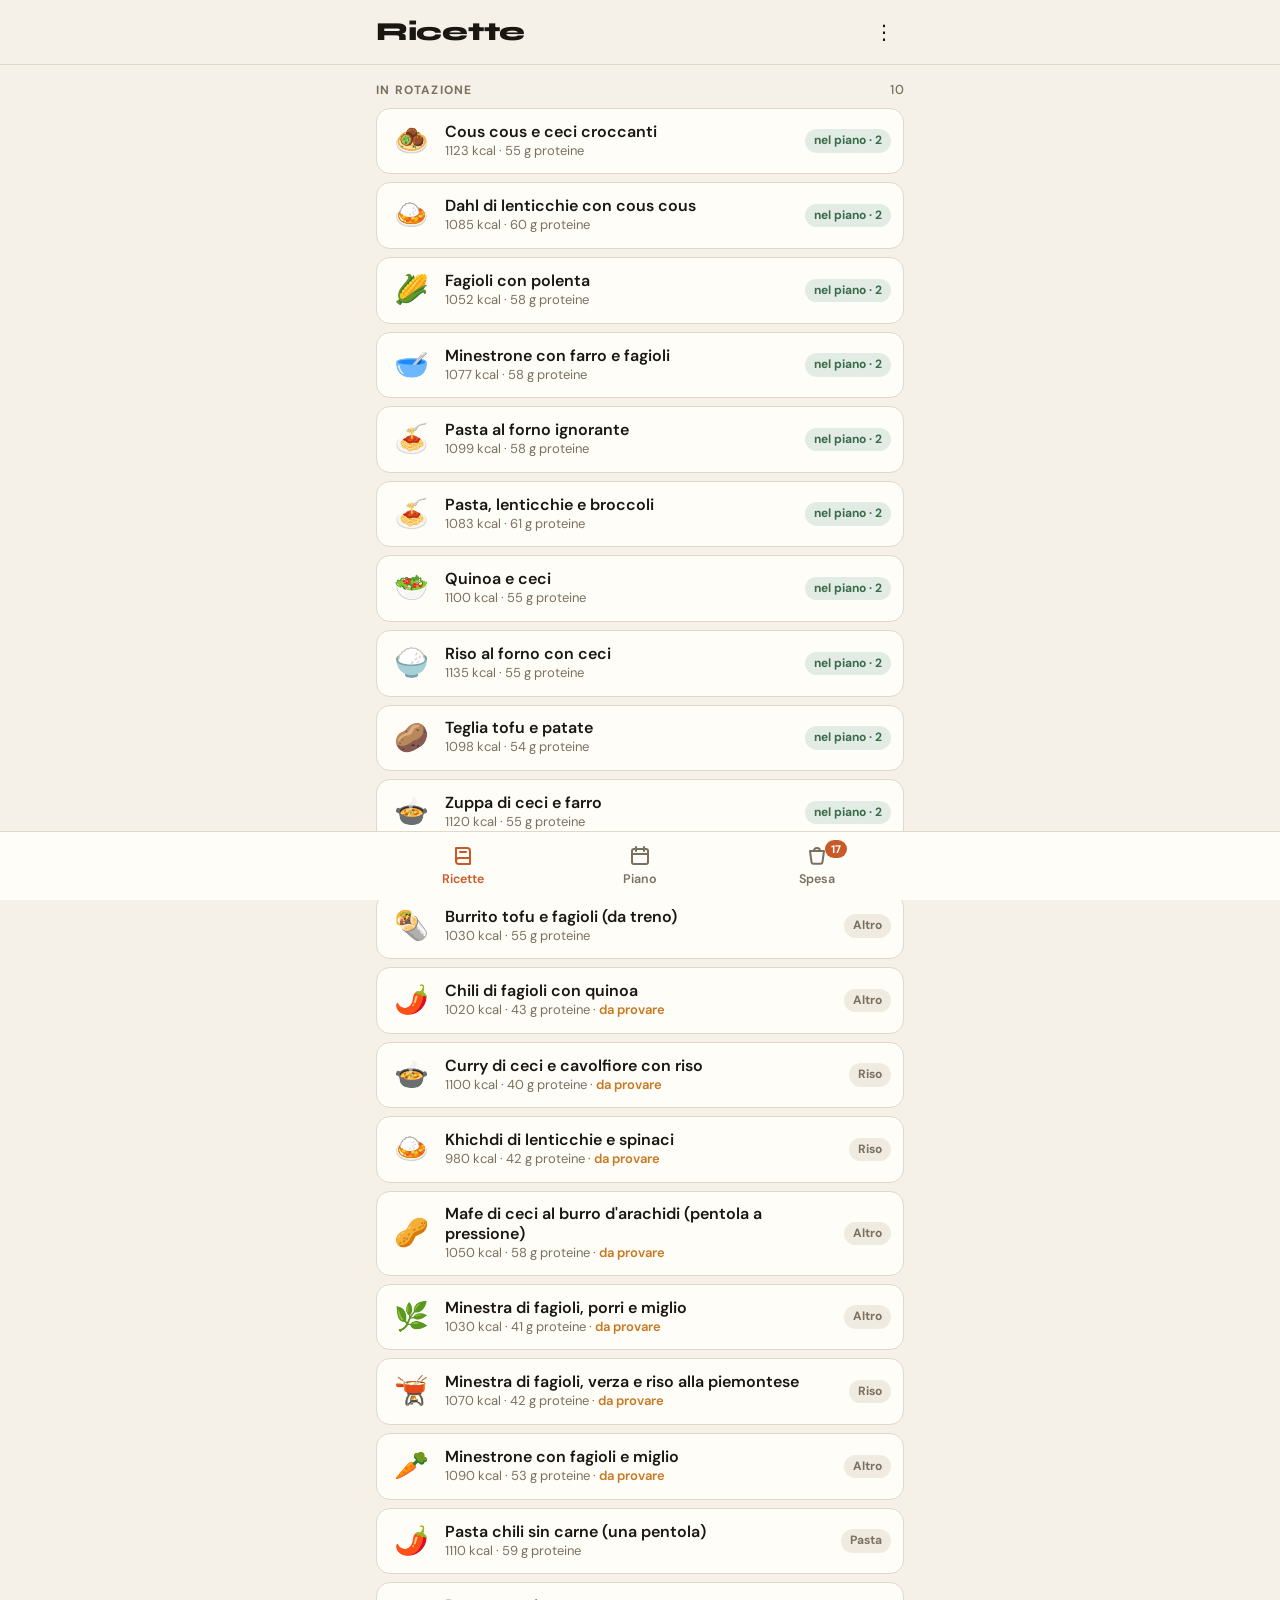
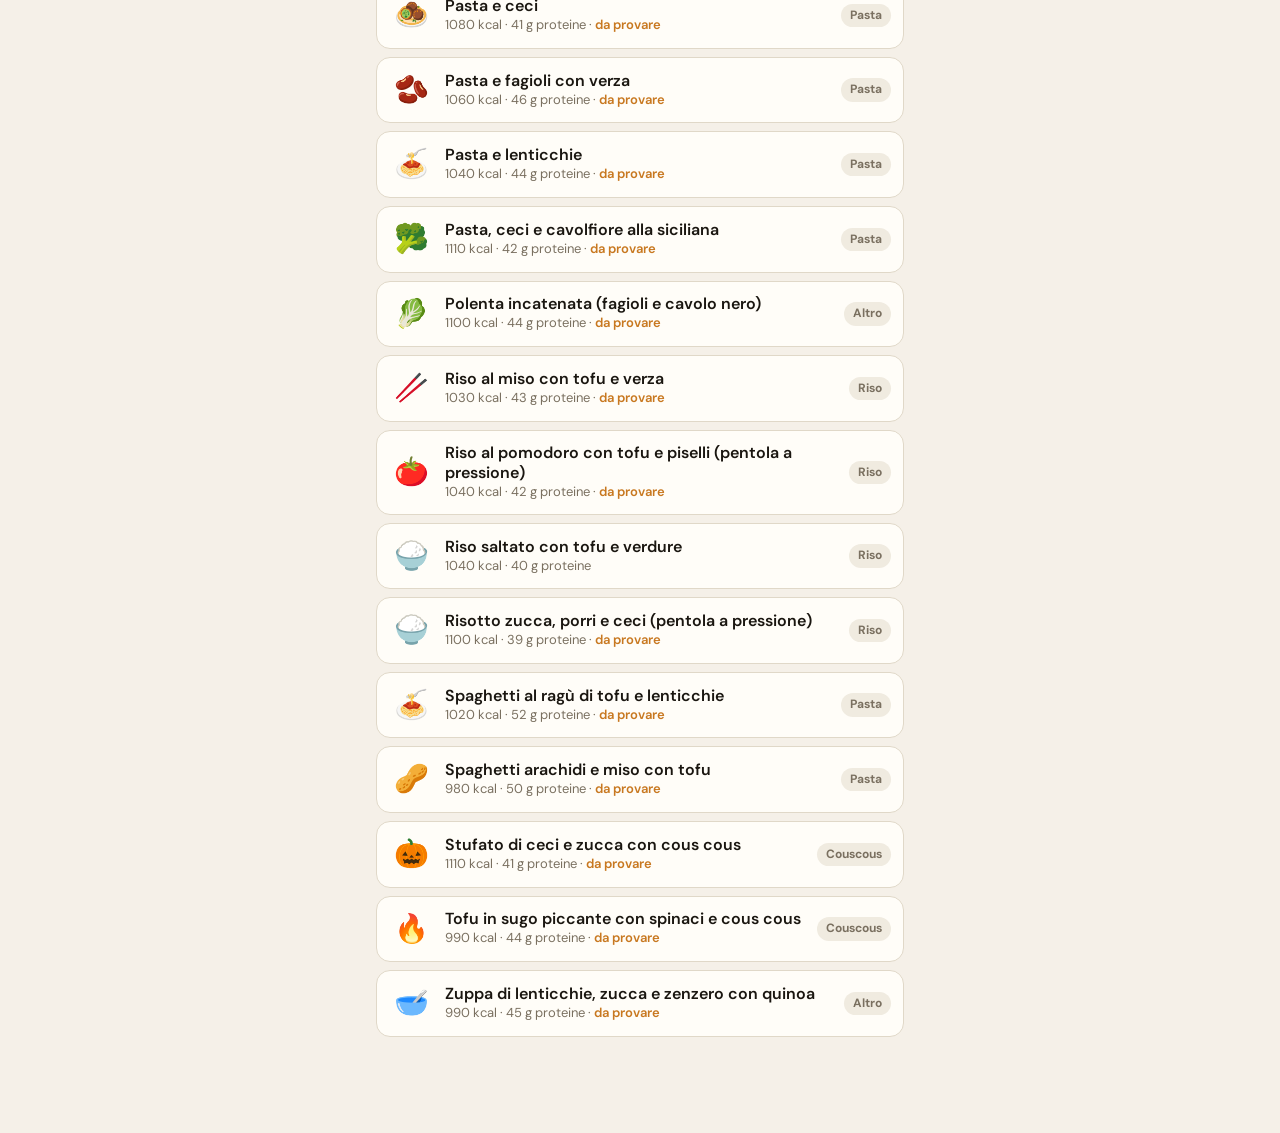
==== commit 2f3e74e8: "interfaccia del piano pasti rifatta sul mockup, piano modificabile (decisione 0005) schede in basso," ====
--- a/index.html
+++ b/index.html
@@ -2,56 +2,75 @@
 <html lang="it">
 <head>
 <meta charset="UTF-8">
-<meta name="viewport" content="width=device-width, initial-scale=1.0">
+<meta name="viewport" content="width=device-width, initial-scale=1, viewport-fit=cover">
 <title>Meal Plan</title>
 <link rel="preconnect" href="https://fonts.googleapis.com">
-<link href="https://fonts.googleapis.com/css2?family=Syne:wght@600;700;800&family=DM+Sans:wght@400;500;600&display=swap" rel="stylesheet">
+<link href="https://fonts.googleapis.com/css2?family=Syne:wght@600;700;800&family=DM+Sans:opsz,wght@9..40,400;9..40,500;9..40,600;9..40,700&display=swap" rel="stylesheet">
 <link rel="manifest" href="manifest.json">
-<meta name="theme-color" content="#1a1610">
+<meta name="theme-color" content="#f5f0e8" media="(prefers-color-scheme: light)">
+<meta name="theme-color" content="#0f0d0a" media="(prefers-color-scheme: dark)">
 <meta name="apple-mobile-web-app-capable" content="yes">
-<meta name="apple-mobile-web-app-status-bar-style" content="black-translucent">
+<meta name="apple-mobile-web-app-status-bar-style" content="default">
 <link rel="apple-touch-icon" href="icon-192.png">
-<link rel="stylesheet" href="style.css">
-<style>
-  /* Schede non sticky, per non sovrapporsi scrollando */
-  .tabs { position: static !important; }
-</style>
+<link rel="stylesheet" href="piano.css">
 </head>
 <body>
 
-<header class="header-riga">
-  <h1>🥦 Meal Plan</h1>
-  <button class="menu-btn" onclick="apriOverlay('menu')" aria-label="Menu">☰</button>
+<header class="top">
+  <div class="wrap">
+    <h1 id="titolo">Ricette</h1>
+    <button class="icon-btn" data-azione="menu" aria-label="Menu">⋮</button>
+  </div>
 </header>
 
-<div class="tabs">
-  <button class="tab active" data-tab="ricette" onclick="mostraScheda('ricette')">Ricette</button>
-  <button class="tab" data-tab="piano" onclick="mostraScheda('piano')">Piano</button>
-  <button class="tab" data-tab="spesa" onclick="mostraScheda('spesa')">Spesa</button>
+<main class="wrap">
+  <div id="avviso-catalogo" class="avviso" hidden></div>
+  <section class="view" id="v-ricette"></section>
+  <section class="view" id="v-piano" hidden></section>
+  <section class="view" id="v-spesa" hidden></section>
+</main>
+
+<nav class="tabbar" aria-label="Schede">
+  <div class="wrap">
+    <button data-scheda="ricette" class="on">
+      <svg viewBox="0 0 24 24" fill="none" stroke="currentColor" stroke-width="2" stroke-linecap="round" stroke-linejoin="round"><path d="M5 4h11a3 3 0 0 1 3 3v13H8a3 3 0 0 1-3-3V4Z"/><path d="M5 17a3 3 0 0 1 3-3h11M9 8h6"/></svg>
+      Ricette
+    </button>
+    <button data-scheda="piano">
+      <svg viewBox="0 0 24 24" fill="none" stroke="currentColor" stroke-width="2" stroke-linecap="round" stroke-linejoin="round"><rect x="4" y="5" width="16" height="15" rx="2"/><path d="M8 3v4M16 3v4M4 10h16"/></svg>
+      Piano
+    </button>
+    <button data-scheda="spesa">
+      <svg viewBox="0 0 24 24" fill="none" stroke="currentColor" stroke-width="2" stroke-linecap="round" stroke-linejoin="round"><path d="M5 7h14l-1.5 11a2 2 0 0 1-2 1.7h-7a2 2 0 0 1-2-1.7L5 7Z"/><path d="M9 7a3 3 0 0 1 6 0"/></svg>
+      Spesa<span class="badge" id="badge-spesa" hidden></span>
+    </button>
+  </div>
+</nav>
+
+<!-- Pagine a tutto schermo: il tasto indietro del telefono le chiude -->
+<div id="scheda" class="sheet-full" role="dialog" hidden>
+  <div class="head"><div class="wrap">
+    <button class="icon-btn" data-azione="chiudi" aria-label="Indietro">←</button>
+    <span class="t" id="scheda-titolo"></span>
+    <span class="wake" id="schermo-acceso" hidden>schermo acceso</span>
+  </div></div>
+  <div class="wrap body ricetta" id="scheda-corpo"></div>
 </div>
 
-<div id="avviso-catalogo" class="info-note avviso" hidden></div>
-
-<div id="tab-ricette" class="section active"></div>
-<div id="tab-piano" class="section"></div>
-<div id="tab-spesa" class="section"></div>
-
-<!-- Scheda ricetta, a tutto schermo -->
-<div id="scheda" class="overlay" hidden>
-  <div class="overlay-bar">
-    <button class="overlay-chiudi" onclick="chiudiOverlay()" aria-label="Indietro">←</button>
-    <div class="overlay-titolo" id="scheda-titolo"></div>
-  </div>
-  <div class="overlay-corpo" id="scheda-corpo"></div>
+<div id="backup" class="sheet-full" role="dialog" hidden>
+  <div class="head"><div class="wrap">
+    <button class="icon-btn" data-azione="chiudi" aria-label="Indietro">←</button>
+    <span class="t">Backup</span>
+  </div></div>
+  <div class="wrap body" id="backup-corpo"></div>
 </div>
 
-<!-- Menu -->
-<div id="menu" class="overlay" hidden>
-  <div class="overlay-bar">
-    <button class="overlay-chiudi" onclick="chiudiOverlay()" aria-label="Indietro">←</button>
-    <div class="overlay-titolo">Menu</div>
-  </div>
-  <div class="overlay-corpo" id="menu-corpo"></div>
+<div id="extra" class="sheet-full" role="dialog" hidden>
+  <div class="head"><div class="wrap">
+    <button class="icon-btn" data-azione="chiudi" aria-label="Indietro">←</button>
+    <span class="t">Prodotti extra</span>
+  </div></div>
+  <div class="wrap body" id="extra-corpo"></div>
 </div>
 
 <script src="script.js"></script>
--- a/piano.css
+++ b/piano.css
@@ -0,0 +1,207 @@
+/* Piano pasti (index.html). Grafica del mockup della decisione 0001: una colonna da telefono,
+   header fisso in alto, tre schede sotto il pollice. style.css resta per workout.html. */
+:root {
+  --bg: #f5f0e8;
+  --card: #fffdf8;
+  --line: #e0d8c8;
+  --ink: #1a1610;
+  --muted: #7a7060;
+  --accent: #c85a2a;
+  --accent-ink: #ffffff;
+  --accent-soft: #f6e1d6;
+  --green: #3a6b4a;
+  --green-soft: #e3ece4;
+  --warn: #c87820;
+  --pill: #f0ebe0;
+  --shadow: 0 2px 12px rgba(26, 22, 16, .08);
+  --display: 'Syne', 'Avenir Next', system-ui, sans-serif;
+  --body: 'DM Sans', system-ui, -apple-system, 'Segoe UI', sans-serif;
+  color-scheme: light;
+}
+@media (prefers-color-scheme: dark) {
+  :root {
+    --bg: #0f0d0a; --card: #1a1610; --line: #2d2820; --ink: #f5f0e8; --muted: #a89e8e;
+    --accent: #e07440; --accent-ink: #1a1610; --accent-soft: #3a2216;
+    --green: #7fb98f; --green-soft: #1a2a1f; --pill: #2d2820; --warn: #e0a050;
+    --shadow: 0 4px 16px rgba(0, 0, 0, .35);
+    color-scheme: dark;
+  }
+}
+
+* { box-sizing: border-box; }
+html, body { background: var(--bg); color: var(--ink); margin: 0; }
+body { font-family: var(--body); font-size: 16px; line-height: 1.45; -webkit-tap-highlight-color: transparent; }
+body::before { content: ""; position: fixed; inset: 0 0 auto; height: env(safe-area-inset-top, 0px); z-index: 10; background: var(--bg); }
+body.con-overlay { overflow: hidden; }
+button { font: inherit; color: inherit; background: none; border: 0; cursor: pointer; margin: 0; }
+a { color: inherit; }
+button:focus-visible, input:focus-visible, textarea:focus-visible, summary:focus-visible, a:focus-visible { outline: 2px solid var(--accent); outline-offset: 2px; }
+.wrap { max-width: 560px; margin: 0 auto; padding-left: max(16px, env(safe-area-inset-left, 0px)); padding-right: max(16px, env(safe-area-inset-right, 0px)); }
+.num { font-variant-numeric: tabular-nums; }
+
+/* header */
+.top { position: sticky; top: env(safe-area-inset-top, 0px); z-index: 5; background: var(--bg); border-bottom: 1px solid var(--line); }
+.top .wrap { display: flex; align-items: center; gap: 10px; padding-block: 12px; }
+.top h1 { font-family: var(--display); font-weight: 800; font-size: 26px; margin: 0; letter-spacing: -.01em; flex: 1; }
+.icon-btn { width: 40px; height: 40px; border-radius: 50%; display: grid; place-items: center; font-size: 20px; flex: none; }
+.icon-btn:active { background: var(--pill); }
+
+main.wrap { padding-block: 16px calc(96px + env(safe-area-inset-bottom, 0px)); display: flex; flex-direction: column; gap: 20px; }
+.view[hidden] { display: none !important; }
+.view { display: flex; flex-direction: column; gap: 20px; }
+
+.sec-title { font-size: 12px; text-transform: uppercase; letter-spacing: .1em; font-weight: 700; color: var(--muted); margin: 0 0 8px; display: flex; justify-content: space-between; align-items: baseline; gap: 8px; }
+.sec-title span { font-weight: 500; letter-spacing: .02em; text-transform: none; font-size: 13px; }
+.avviso { background: var(--accent-soft); color: var(--accent); border-radius: 14px; padding: 14px; font-weight: 600; }
+
+/* piano */
+.summary { display: flex; gap: 8px; flex-wrap: wrap; }
+.summary .s { background: var(--card); border: 1px solid var(--line); border-radius: 12px; padding: 8px 12px; font-size: 14px; color: var(--muted); }
+.summary b { color: var(--ink); font-weight: 700; }
+.plan-list { display: flex; flex-direction: column; gap: 8px; }
+.plan-row { display: grid; grid-template-columns: 40px 1fr auto; align-items: center; gap: 10px; background: var(--card); border: 1px solid var(--line); border-radius: 14px; padding: 10px 10px 10px 12px; }
+.plan-row .emo { font-size: 26px; text-align: center; }
+.plan-row .info { min-width: 0; text-align: left; padding: 4px 0; }
+.plan-row .name { font-weight: 600; line-height: 1.25; }
+.plan-row .sub { font-size: 13px; color: var(--muted); }
+.stepper { display: flex; align-items: center; gap: 2px; background: var(--pill); border-radius: 99px; padding: 3px; flex: none; }
+.stepper button { width: 34px; height: 34px; border-radius: 50%; font-size: 20px; line-height: 1; display: grid; place-items: center; }
+.stepper button:active { background: var(--card); }
+.stepper output { min-width: 38px; text-align: center; font-weight: 700; font-variant-numeric: tabular-nums; white-space: nowrap; padding: 0 2px; }
+.add-btn { border: 1.5px dashed var(--line); border-radius: 14px; padding: 14px; color: var(--accent); font-weight: 600; text-align: center; width: 100%; }
+.empty { text-align: center; color: var(--muted); padding: 20px 8px; border: 1.5px dashed var(--line); border-radius: 14px; }
+.card { background: var(--card); border: 1px solid var(--line); border-radius: 14px; padding: 4px 14px; }
+.daily { display: flex; align-items: center; justify-content: space-between; gap: 12px; padding: 10px 0; border-bottom: 1px solid var(--line); }
+.daily:last-child { border-bottom: 0; }
+.daily .sub { font-size: 13px; color: var(--muted); }
+.daily-add { width: 100%; padding: 12px 0; color: var(--accent); font-weight: 600; text-align: left; }
+
+/* spesa */
+.seg { display: grid; grid-template-columns: 1fr 1fr; background: var(--pill); border-radius: 12px; padding: 4px; gap: 4px; }
+.seg button { padding: 10px 6px; border-radius: 9px; font-weight: 600; font-size: 15px; color: var(--muted); }
+.seg button.on { background: var(--card); color: var(--ink); box-shadow: var(--shadow); }
+.items { display: flex; flex-direction: column; background: var(--card); border: 1px solid var(--line); border-radius: 14px; overflow: hidden; }
+.item { display: grid; grid-template-columns: 26px 1fr auto; align-items: center; gap: 12px; padding: 13px 14px; border-bottom: 1px solid var(--line); text-align: left; width: 100%; min-height: 56px; }
+.items > :last-child { border-bottom: 0; }
+.item:active { background: var(--pill); }
+.item .dot { width: 24px; height: 24px; border-radius: 50%; border: 2px solid var(--line); display: grid; place-items: center; font-size: 14px; font-weight: 700; }
+.item .txt { min-width: 0; }
+.item .nm { font-weight: 600; }
+.item .from { font-size: 12.5px; color: var(--muted); }
+.item .q { font-variant-numeric: tabular-nums; font-weight: 700; white-space: nowrap; text-align: right; }
+.item .q small { display: block; font-weight: 500; font-size: 12px; color: var(--muted); }
+.tag { font-size: 12.5px; font-weight: 700; padding: 4px 9px; border-radius: 99px; white-space: nowrap; }
+.tag.buy { background: var(--accent-soft); color: var(--accent); }
+.tag.ok { background: var(--green-soft); color: var(--green); }
+.tag.muted { background: var(--pill); color: var(--muted); }
+.item.dsp .dot { border-color: var(--green); color: var(--green); }
+.item.dsp.missing .dot { border-color: var(--accent); background: var(--accent); color: var(--accent-ink); }
+.item.dsp:not(.missing) .nm { color: var(--muted); font-weight: 500; }
+.prow { display: grid; grid-template-columns: 1fr auto; gap: 12px; align-items: center; padding: 12px 14px; border-bottom: 1px solid var(--line); }
+.prow .txt { min-width: 0; display: flex; flex-direction: column; align-items: flex-start; gap: 3px; }
+.prow .nm { font-weight: 600; }
+.prow .from { font-size: 12.5px; color: var(--muted); }
+.prow .stepper output { font-size: 14px; min-width: 74px; }
+.prow .stepper button { width: 32px; height: 32px; }
+.prow.covered .nm { color: var(--muted); }
+.cm { font-size: 12.5px; font-weight: 700; padding: 6px 12px; border-radius: 99px; background: var(--green-soft); color: var(--green); white-space: nowrap; }
+.cm.manca { background: var(--accent-soft); color: var(--accent); }
+.rep { font-size: 12px; text-transform: uppercase; letter-spacing: .08em; font-weight: 700; color: var(--muted); padding: 12px 14px 4px; background: var(--pill); border-bottom: 1px solid var(--line); }
+details.rest > summary { list-style: none; cursor: pointer; }
+details.rest > summary::-webkit-details-marker { display: none; }
+details.rest > summary .sec-title::after { content: "mostra"; font-weight: 500; text-transform: none; letter-spacing: 0; font-size: 13px; }
+details.rest[open] > summary .sec-title::after { content: "nascondi"; }
+
+.progress { display: flex; flex-direction: column; gap: 6px; }
+.progress .row { display: flex; justify-content: space-between; align-items: baseline; }
+.progress .big { font-family: var(--display); font-size: 22px; font-weight: 700; }
+.progress .lbl { font-size: 14px; color: var(--muted); }
+.bar { height: 8px; background: var(--pill); border-radius: 99px; overflow: hidden; }
+.bar i { display: block; height: 100%; background: var(--green); border-radius: 99px; transition: width .2s; }
+.shop .item { min-height: 62px; }
+.shop .item .nm { font-size: 17px; }
+.shop .item.taken .nm, .shop .item.taken .q { color: var(--muted); text-decoration: line-through; }
+.shop .item.taken .dot { background: var(--green); border-color: var(--green); color: var(--card); }
+.extra-form { display: flex; gap: 8px; }
+.extra-form input { flex: 1; min-width: 0; }
+.field { font: inherit; padding: 12px 14px; border-radius: 12px; border: 1px solid var(--line); background: var(--card); color: var(--ink); width: 100%; }
+textarea.field { min-height: 90px; resize: vertical; }
+.btn { padding: 13px 16px; border-radius: 12px; font-weight: 700; background: var(--accent); color: var(--accent-ink); text-align: center; text-decoration: none; display: block; }
+.btn.ghost { background: transparent; color: var(--muted); border: 1px solid var(--line); }
+.btn.danger { background: transparent; color: var(--accent); border: 1px solid var(--accent); }
+.btn.block { width: 100%; }
+.btns { display: flex; flex-direction: column; gap: 10px; }
+.due { display: grid; grid-template-columns: 1fr 1fr; gap: 8px; }
+
+/* ricette */
+.rec-list { display: flex; flex-direction: column; gap: 8px; }
+.rec { display: grid; grid-template-columns: 44px 1fr auto; gap: 12px; align-items: center; background: var(--card); border: 1px solid var(--line); border-radius: 14px; padding: 12px; text-align: left; width: 100%; }
+.rec .emo { font-size: 28px; text-align: center; }
+.rec .name { font-weight: 600; line-height: 1.25; }
+.rec .meta { font-size: 13px; color: var(--muted); }
+.pill { font-size: 12px; font-weight: 700; padding: 3px 9px; border-radius: 99px; background: var(--pill); color: var(--muted); white-space: nowrap; }
+.pill.in { background: var(--green-soft); color: var(--green); }
+.da-provare { color: var(--warn); font-weight: 600; }
+
+/* tab bar */
+.tabbar { position: fixed; left: 0; right: 0; bottom: 0; z-index: 6; background: var(--card); border-top: 1px solid var(--line); padding-bottom: env(safe-area-inset-bottom, 0px); }
+.tabbar .wrap { display: grid; grid-template-columns: repeat(3, 1fr); gap: 4px; padding-block: 6px; }
+.tabbar button { display: flex; flex-direction: column; align-items: center; gap: 2px; padding: 6px 4px; border-radius: 12px; font-size: 12.5px; font-weight: 600; color: var(--muted); position: relative; }
+.tabbar button svg { width: 24px; height: 24px; }
+.tabbar button.on { color: var(--accent); }
+.tabbar .badge { position: absolute; top: 2px; left: calc(50% + 8px); background: var(--accent); color: var(--accent-ink); font-size: 11px; font-weight: 700; border-radius: 99px; padding: 0 6px; min-width: 18px; line-height: 18px; }
+
+/* pagine a tutto schermo: scheda ricetta, backup, prodotti extra */
+.sheet-full { position: fixed; inset: 0; z-index: 20; background: var(--bg); overflow-y: auto; padding-bottom: calc(24px + env(safe-area-inset-bottom, 0px)); }
+.sheet-full[hidden] { display: none; }
+.sheet-full .head { position: sticky; top: 0; background: var(--bg); padding-top: env(safe-area-inset-top, 0px); border-bottom: 1px solid var(--line); z-index: 2; }
+.sheet-full .head .wrap { display: flex; align-items: center; gap: 8px; padding-block: 8px; }
+.sheet-full .head .t { flex: 1; min-width: 0; font-weight: 600; white-space: nowrap; overflow: hidden; text-overflow: ellipsis; }
+.sheet-full .body { display: flex; flex-direction: column; gap: 20px; padding-top: 16px; }
+.sheet-full .body.ricetta { padding-top: 0; }
+.rhero { padding-block: 18px 4px; display: flex; flex-direction: column; gap: 10px; }
+.rhero .emo { font-size: 40px; line-height: 1; }
+.rhero h2 { font-family: var(--display); font-weight: 700; font-size: 26px; line-height: 1.15; margin: 0; text-wrap: balance; }
+.rhero .meta { color: var(--muted); font-size: 14px; }
+.rhero .desc { margin: 0; color: var(--muted); font-size: 14.5px; }
+.porz-bar { display: flex; align-items: center; justify-content: space-between; gap: 12px; background: var(--card); border: 1px solid var(--line); border-radius: 14px; padding: 10px 12px; }
+.porz-bar .lbl { font-size: 14px; color: var(--muted); }
+.porz-bar .lbl b { color: var(--ink); display: block; font-size: 15px; }
+.ing { display: grid; grid-template-columns: 26px 1fr auto; gap: 12px; align-items: center; padding: 11px 0; border-bottom: 1px solid var(--line); width: 100%; text-align: left; }
+.ing:last-child { border-bottom: 0; }
+.ing .dot { width: 22px; height: 22px; border-radius: 50%; border: 2px solid var(--line); }
+.ing.done .dot { background: var(--green); border-color: var(--green); }
+.ing.done .nm, .ing.done .q { color: var(--muted); text-decoration: line-through; }
+.ing .nota { font-size: 12.5px; color: var(--muted); }
+.ing .q { font-weight: 600; font-variant-numeric: tabular-nums; white-space: nowrap; text-align: right; }
+.ing .q small { display: block; font-weight: 500; font-size: 12px; color: var(--muted); }
+.opt { font-size: 11px; text-transform: uppercase; letter-spacing: .06em; color: var(--muted); margin-left: 6px; }
+.warn { color: var(--warn); margin-left: 4px; }
+.steps { display: flex; flex-direction: column; gap: 10px; }
+.step { display: grid; grid-template-columns: 32px 1fr; gap: 12px; text-align: left; width: 100%; padding: 14px; border-radius: 14px; background: var(--card); border: 1px solid var(--line); }
+.step .n { width: 30px; height: 30px; border-radius: 50%; background: var(--pill); display: grid; place-items: center; font-weight: 700; font-size: 14px; }
+.step.cur { border-color: var(--accent); box-shadow: 0 0 0 1px var(--accent); }
+.step.cur .n { background: var(--accent); color: var(--accent-ink); }
+.step.done { opacity: .5; }
+.step.done .n { background: var(--green); color: var(--card); }
+.step p { margin: 0; }
+.sotto { margin: 6px 0 0; padding-left: 18px; font-size: 14.5px; }
+.notes { margin: 0; padding-left: 18px; color: var(--muted); font-size: 14.5px; display: flex; flex-direction: column; gap: 6px; }
+.wake { font-size: 12px; color: var(--green); background: var(--green-soft); border-radius: 99px; padding: 3px 9px; white-space: nowrap; }
+.wake[hidden] { display: none; }
+.form { display: flex; flex-direction: column; gap: 10px; }
+.form label { display: flex; flex-direction: column; gap: 4px; font-size: 13px; color: var(--muted); font-weight: 600; }
+.form .due label { min-width: 0; }
+
+/* foglio dal basso */
+.scrim { position: fixed; inset: 0; z-index: 30; background: rgba(15, 13, 10, .45); display: flex; align-items: flex-end; }
+.bsheet { width: 100%; max-height: 80%; overflow-y: auto; background: var(--bg); border-radius: 20px 20px 0 0; padding-bottom: calc(16px + env(safe-area-inset-bottom, 0px)); }
+.bsheet .wrap { display: flex; flex-direction: column; gap: 10px; padding-block: 10px; }
+.grab { width: 40px; height: 5px; border-radius: 99px; background: var(--line); margin: 4px auto 6px; }
+.bsheet h3 { font-family: var(--display); margin: 0 0 4px; font-size: 20px; }
+.menu-item { text-align: left; padding: 14px; border-radius: 12px; background: var(--card); border: 1px solid var(--line); width: 100%; display: block; text-decoration: none; font-weight: 600; }
+.menu-item .sub { display: block; font-size: 13px; color: var(--muted); font-weight: 400; }
+
+.toast { position: fixed; left: 50%; transform: translateX(-50%); bottom: calc(84px + env(safe-area-inset-bottom, 0px)); z-index: 40; background: var(--ink); color: var(--bg); padding: 10px 16px; border-radius: 12px; font-size: 14px; font-weight: 600; max-width: calc(100% - 32px); box-shadow: var(--shadow); }
+
+@media (prefers-reduced-motion: reduce) { * { transition: none !important; } }
